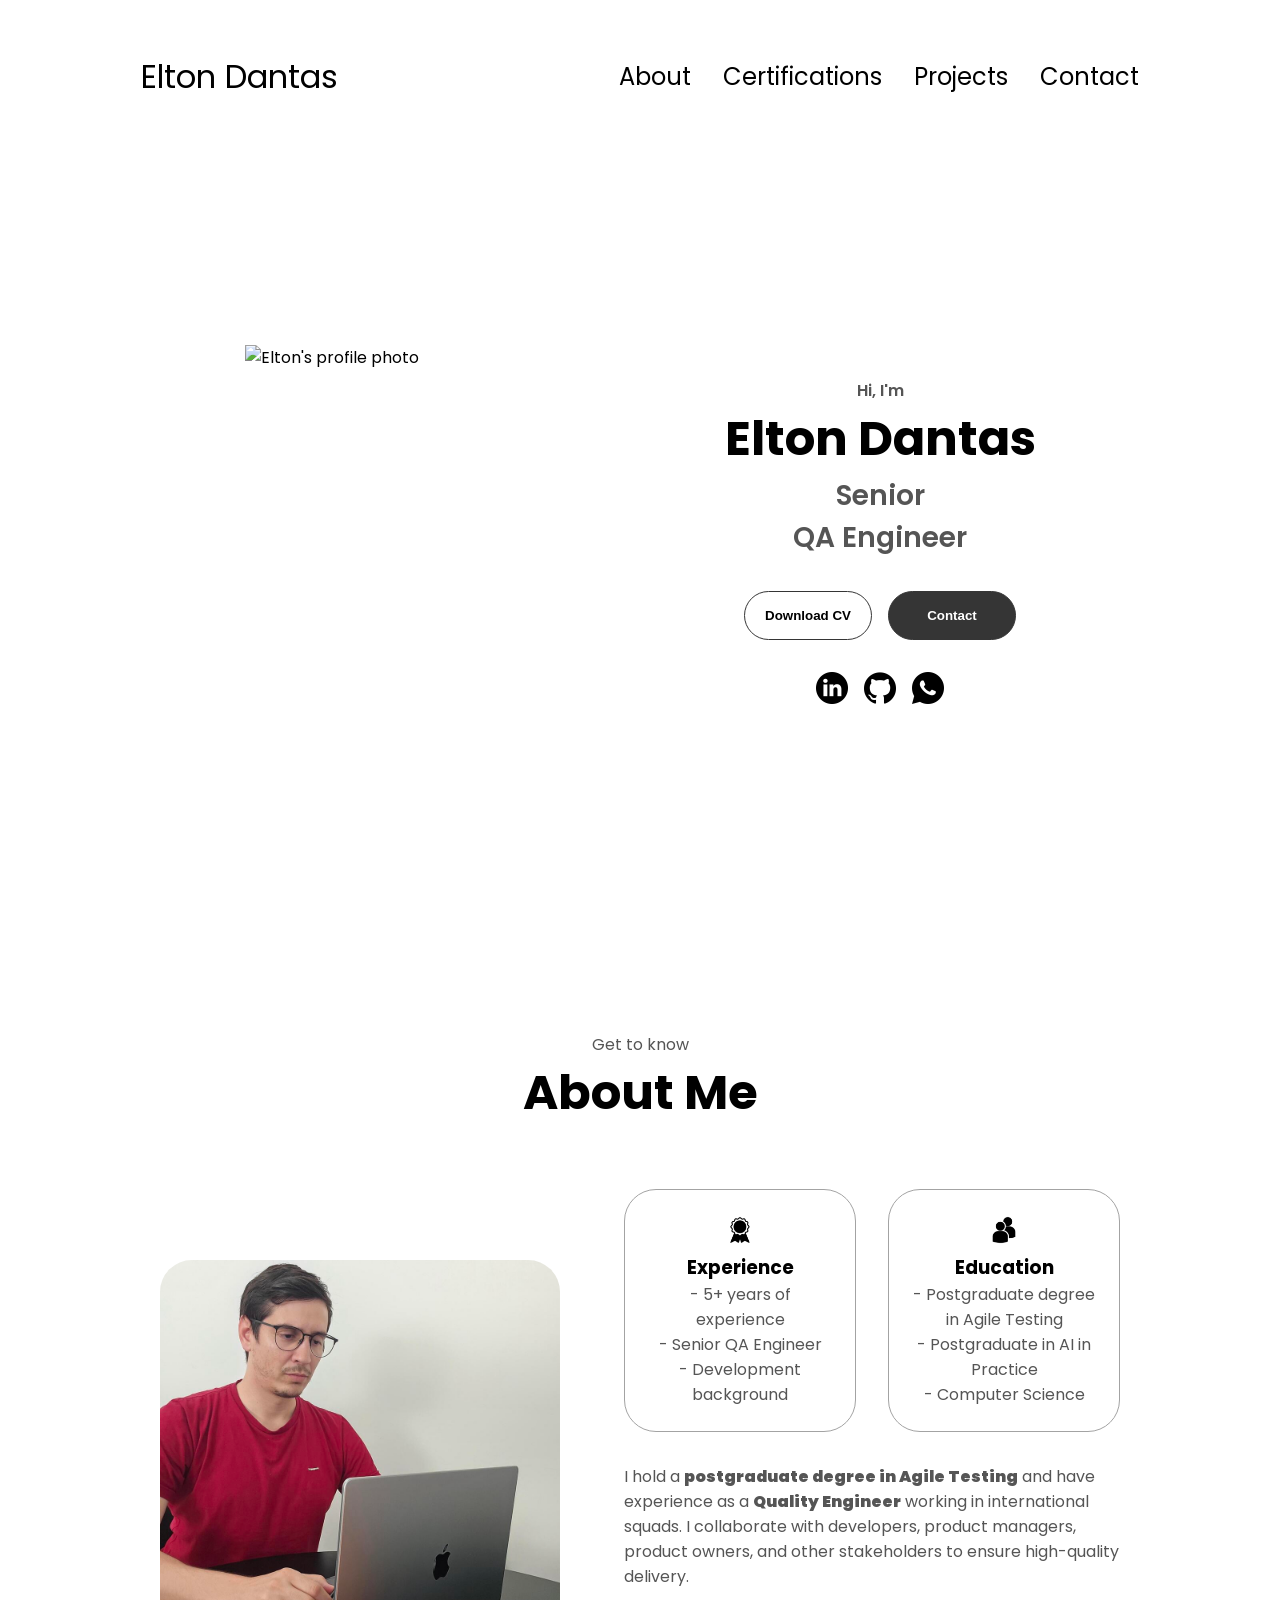
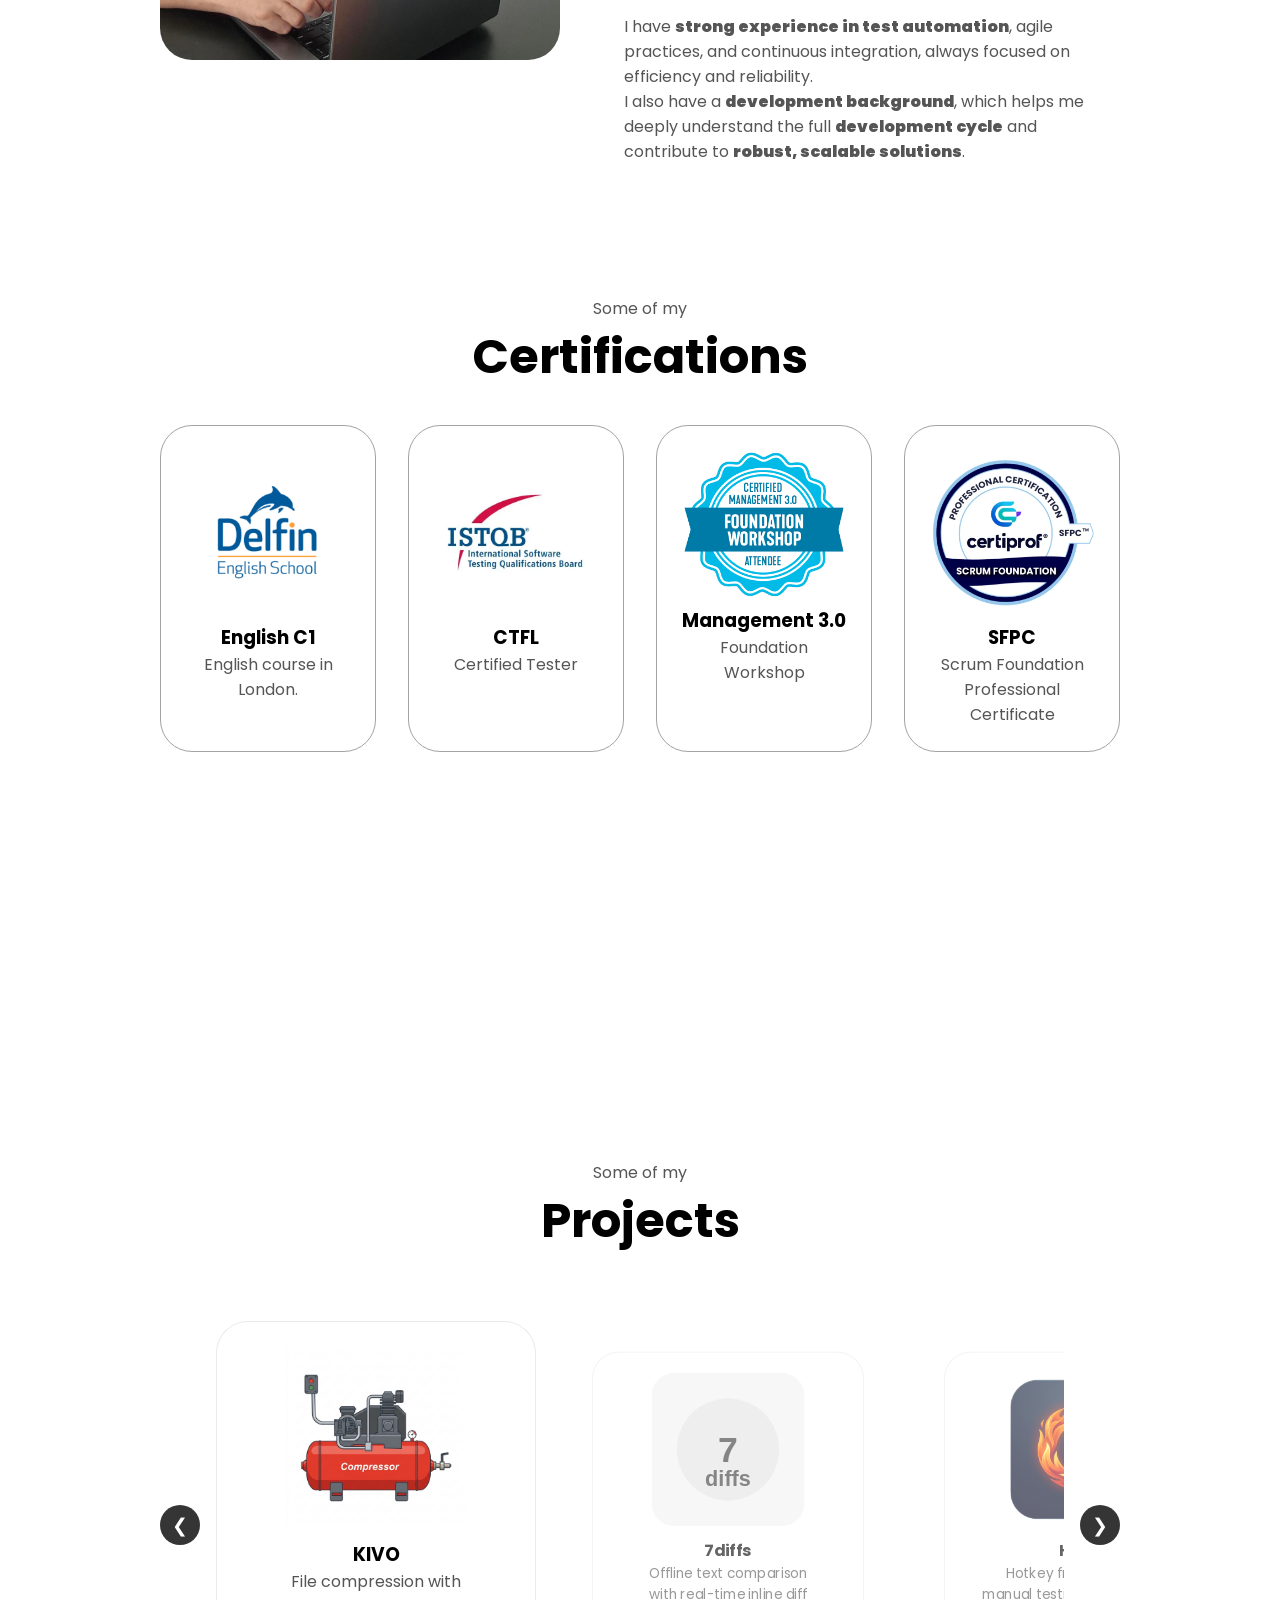
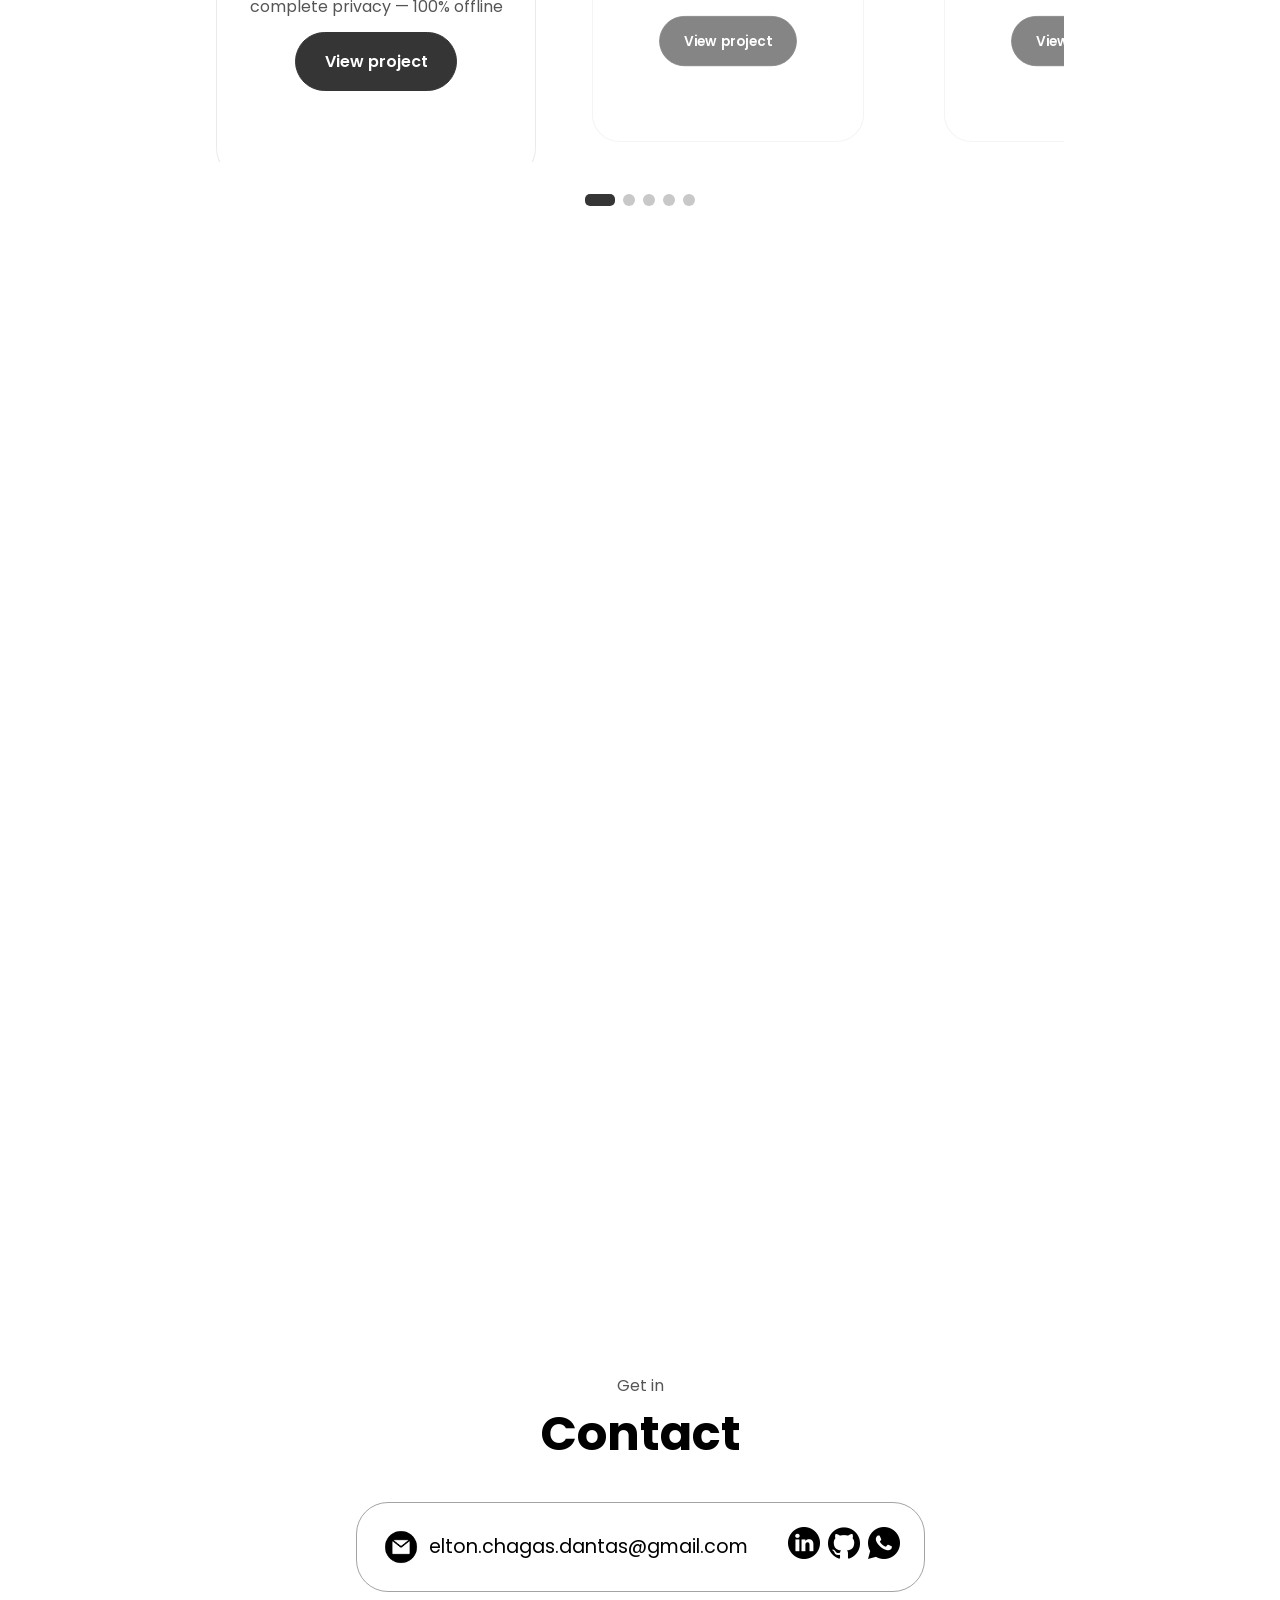
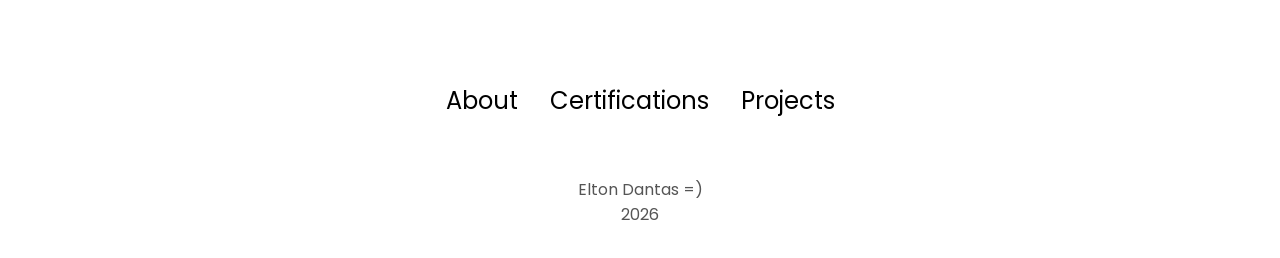
==== index.html @ 69fb4c07 "update projects" ====
<!DOCTYPE html>
<html lang="en">

<head>
    <meta charset="UTF-8" />
    <meta http-equiv="X-UA-Compatible" content="IE=edge" />
    <meta name="viewport" content="width=device-width, initial-scale=1.0" />
    <title>Elton Dantas</title>
    <link rel="apple-touch-icon" sizes="180x180" href="assets/favicon_package_v0.16/apple-touch-icon.png">
    <link rel="icon" type="image/png" sizes="32x32" href="assets/favicon_package_v0.16/favicon-32x32.png">
    <link rel="icon" type="image/png" sizes="16x16" href="assets/favicon_package_v0.16/favicon-16x16.png">
    <link rel="manifest" href="assets/favicon_package_v0.16/site.webmanifest">
    <link rel="mask-icon" href="assets/favicon_package_v0.16/safari-pinned-tab.svg" color="#5bbad5">
    <meta name="msapplication-TileColor" content="#da532c">
    <meta name="theme-color" content="#ffffff">
    <link rel="stylesheet" href="style.css" />
    <link rel="stylesheet" href="mediaqueries.css" />
</head>

<body>
    <nav id="desktop-nav">
        <div class="logo">Elton Dantas</div>
        <div>
            <ul class="nav-links">
                <li><a href="#about">About</a></li>
                <li><a href="#certifications">Certifications</a></li>
                <li><a href="#projects">Projects</a></li>
                <li><a href="#contact">Contact</a></li>
            </ul>
        </div>
    </nav>

    <nav id="hamburger-nav">
        <div class="logo">Elton Dantas</div>
        <div class="hamburger-menu">
            <div class="hamburger-icon" onclick="toggleMenu()">
                <span></span>
                <span></span>
                <span></span>
            </div>
            <div class="menu-links">
                <li><a href="#about" onclick="toggleMenu()">About</a></li>
                <li>
                    <a href="#certifications" onclick="toggleMenu()">Certifications</a>
                </li>
                <li>
                    <a href="#projects" onclick="toggleMenu()">Projects</a>
                </li>
                <li>
                    <a href="#contact" onclick="toggleMenu()">Contact</a>
                </li>
            </div>
        </div>
    </nav>
    <!--hamburger-nav-->

    <section id="profile">
        <div class="section__pic-container">
            <img src="./assets/elton-profile-circle-v2.png" alt="Elton's profile photo" />
        </div>
        <div class="section__text">
            <p class="section__text__p1">Hi, I'm</p>
            <h1 class="title">Elton Dantas</h1>
            <p class="section__text__p2">
                Senior <br />QA Engineer<br />
            </p>
            <div class="btn-container">
                <button class="btn btn-color-2" onclick="window.open('./assets/Currículo - Elton Dantas.pdf')">
                    Download CV
                </button>
                <button class="btn btn-color-1" onclick="location.href='./#contact'">
                    Contact
                </button>
            </div>
            <div id="socials-container">
                <a href="https://www.linkedin.com/in/eltonccdantas/" target="_blank">
                    <img src="./assets/linkedin.png" alt="My LinkedIn profile" class="icon" />
                </a>

                <a href="https://github.com/eltonccdantas" target="_blank">
                    <img src="./assets/github.png" alt="My GitHub profile" class="icon" />
                </a>
                <a href="https://wa.me/5581998413730" target="_blank">
                    <img src="./assets/whatsapp.png" alt="My WhatsApp" class="icon" />
                </a>
            </div>
        </div>
    </section>
    <!--profile-->

    <section id="about">
        <p class="section__text__p1">Get to know</p>
        <h1 class="title">About Me</h1>
        <div class="section-container">
            <div class="section__pic-container">
                <img src="./assets/perfil-resized.jpg" alt="Profile picture" class="about-pic" />
            </div>
            <div class="about-details-container">
                <div class="about-containers">
                    <div class="details-container">
                        <img src="./assets/experience.png" alt="Experience icon" class="icon" />
                        <h3>Experience</h3>
                        <p>
                            - 5+ years of experience<br />- Senior QA Engineer<br />
                            - Development background
                        </p>
                    </div>
                    <div class="details-container">
                        <img src="./assets/education.png" alt="Education icon" class="icon" />
                        <h3>Education</h3>
                        <p>
                            - Postgraduate degree in Agile Testing
                            <br />- Postgraduate in AI in Practice
                            <br />- Computer Science
                            <br />
                        </p>
                    </div>
                </div>
                <div class="text-container">
                    <p>
                        I hold a <span>postgraduate degree in Agile Testing</span> and have experience as a
                        <span>Quality Engineer</span> working in international squads. I collaborate with
                        developers, product managers, product owners, and other stakeholders to ensure
                        high-quality delivery.
                    </p>
                    <br>
                    <p>I have <span>strong experience in test automation</span>, agile practices, and continuous
                        integration, always focused on efficiency and reliability.</p>
                    <p>I also have a <span>development background</span>, which helps me deeply understand the full
                        <span>development cycle</span> and contribute to <span>robust, scalable solutions</span>.
                    </p>

                </div>
            </div>
        </div>
    </section>
    <!--about-->

    </section>
    <!--experience-->

    <section id="certifications">
        <p class="section__text__p1">Some of my</p>
        <h1 class="title">Certifications</h1>
        <div class="about-containers">
            <div class="details-container">
                <img src="./assets/Delfin English School.png" alt="Experience icon" class="icon" />
                <h3>English C1</h3>
                <p>
                    English course in London. <br />

                </p>
            </div>
            <div class="details-container">
                <img src="./assets/istqb.webp" alt="Education icon" class="icon" />
                <h3>CTFL</h3>
                <p>
                    Certified Tester

                </p>
            </div>
            <div class="details-container">
                <img src="./assets/management300.webp" alt="Education icon" class="icon" />
                <h3>Management 3.0</h3>
                <p>Foundation Workshop<br /></p>
            </div>
            <div class="details-container">
                <img src="./assets/scrum.webp" alt="Education icon" class="icon" />
                <h3>SFPC</h3>
                <p>Scrum Foundation Professional Certificate<br /></p>
            </div>
        </div>

    </section>
    <!--certifications-->

    <section id="projects">
        <p class="section__text__p1">Some of my</p>
        <h1 class="title">Projects</h1>
        <div class="projects-carousel-container">
            <button class="carousel-btn carousel-btn-prev" onclick="moveProjectsCarousel(-1)">&#10094;</button>

            <div class="carousel-wrapper" id="projectsCarouselWrapper">
                <div class="carousel-track" id="projectsCarouselTrack">

                    <div class="carousel-slide">
                        <div class="details-container">
                            <img src="./projects/kivo/logo.png" alt="KIVO" class="project-img" />
                            <h3>KIVO</h3>
                            <p>
                                File compression with<br />
                                complete privacy — 100% offline
                            </p>
                            <div class="btn-container">
                                <a href="./projects/kivo/index.html" class="btn btn-color-1">View project</a>
                            </div>
                        </div>
                    </div>

                    <div class="carousel-slide">
                        <div class="details-container">
                            <img src="./projects/7diffs/logo.svg" alt="7diffs" class="project-img" />
                            <h3>7diffs</h3>
                            <p>
                                Offline text comparison<br />
                                with real-time inline diff
                            </p>
                            <div class="btn-container">
                                <a href="./projects/7diffs/index.html" class="btn btn-color-1">View project</a>
                            </div>
                        </div>
                    </div>

                    <div class="carousel-slide">
                        <div class="details-container">
                            <img src="./projects/HotQ/hotq-logo.png" alt="HotQ" class="project-img" />
                            <h3>HotQ</h3>
                            <p>
                                Hotkey framework for<br />
                                manual testing — 100% offline
                            </p>
                            <div class="btn-container">
                                <a href="./projects/HotQ/index.html" class="btn btn-color-1">View project</a>
                            </div>
                        </div>
                    </div>

                    <div class="carousel-slide">
                        <div class="details-container">
                            <img src="./projects/dolly-proxy/logo.png" alt="Dolly Proxy" class="project-img" />
                            <h3>Dolly Proxy</h3>
                            <p>
                                HTTP/HTTPS debugging proxy —<br />
                                free alternative to Proxyman
                            </p>
                            <div class="btn-container">
                                <a href="./projects/dolly-proxy/index.html" class="btn btn-color-1">View project</a>
                            </div>
                        </div>
                    </div>

                    <div class="carousel-slide">
                        <div class="details-container">
                            <img src="./assets/projeto-cypress.png" alt="Project 4" class="project-img" />
                            <h3>Web Automation (Cypress)</h3>
                            <p>
                                Automated tests<br />
                            </p>
                            <div class="btn-container">
                                <a href="https://github.com/eltonccdantas/cypress-embarca" class="btn btn-color-1"
                                    target="_blank">Learn more</a>
                            </div>
                        </div>
                    </div>
                </div>
            </div>

            <button class="carousel-btn carousel-btn-next" onclick="moveProjectsCarousel(1)">&#10095;</button>
        </div>
    </section>

    <br>

    <!-- podcast -->
    <!-- ep1 -->
    <iframe data-testid="embed-iframe"
        style="border-radius: 2rem; justify-content: center; display: block; margin: auto;"
        src="https://open.spotify.com/embed/episode/2mgW7Ok75ZYU4dDZukme1i?utm_source=generator&theme=0" width="75%"
        height="352" frameBorder="0" allowfullscreen=""
        allow="autoplay; clipboard-write; encrypted-media; fullscreen; picture-in-picture" loading="lazy"></iframe>
    <!-- ep1 -->
    <br>
    <!-- ep2 -->
    <iframe data-testid="embed-iframe"
        style="border-radius: 2rem; justify-content: center; display: block; margin: auto;"
        src="https://open.spotify.com/embed/episode/4WHQcUiLsxbvuZmJg3T1UX?utm_source=generator&theme=0" width="75%"
        height="352" frameBorder="0" allowfullscreen=""
        allow="autoplay; clipboard-write; encrypted-media; fullscreen; picture-in-picture" loading="lazy"></iframe>
    <!-- ep2 -->
    <br>
    <!-- ep3 -->
    <iframe data-testid="embed-iframe"
        style="border-radius: 2rem; justify-content: center; display: block; margin: auto;"
        src="https://open.spotify.com/embed/episode/10Ga4zdn2PhhiMfRq6yLbM?utm_source=generator&theme=0" width="75%"
        height="352" frameBorder="0" allowfullscreen=""
        allow="autoplay; clipboard-write; encrypted-media; fullscreen; picture-in-picture" loading="lazy"></iframe>
    <!-- ep3 -->

    <!-- end podcast -->

    <!--projects-->

    <section id="contact">
        <p class="section__text__p1">Get in</p>
        <h1 class="title">Contact</h1>
        <div class="contact-info-upper-container">
            <div class="contact-info-container">
                <img src="./assets/email.png" alt="Email icon" class="icon contact-icon email-icon" />
                <p>
                    <a href="mailto:elton.chagas.dantas@gmail.com" target="_blank">elton.chagas.dantas@gmail.com</a>
                </p>
                <br />
            </div>
            <div class="contact-info-container">
                <a href="https://www.linkedin.com/in/eltonccdantas/" target="_blank">
                    <img src="./assets/linkedin.png" alt="My LinkedIn profile" class="icon" />
                </a>

                <a href="https://github.com/eltonccdantas" target="_blank">
                    <img src="./assets/github.png" alt="My GitHub profile" class="icon" />
                </a>
                <a href="https://wa.me/5581998413730" target="_blank">
                    <img src="./assets/whatsapp.png" alt="My WhatsApp" class="icon" />
                </a>
            </div>
        </div>
    </section>
    <!--contact-->

    <footer>
        <nav>
            <div class="nav-links-container">
                <ul class="nav-links">
                    <li><a href="#about">About</a></li>
                    <li><a href="#certifications">Certifications</a></li>
                    <li><a href="#projects">Projects</a></li>
                    <!-- <li><a href="#contact">Contact</a></li> -->
                </ul>
            </div>
        </nav>
        <p>Elton Dantas <span>=)</span> <br />2026</p>
    </footer>
    <script src="script.js"></script>
</body>

</html>
---- style.css ----
/* GENERAL */

@import url("https://fonts.googleapis.com/css2?family=Poppins:wght@300;400;500;600&display=swap");

* {
    margin: 0;
    padding: 0;
}

body {
    font-family: "Poppins", sans-serif;
}

html {
    scroll-behavior: smooth;
}

p {
    color: rgb(85, 85, 85);
}

/* TRANSITION */

a,
.btn {
    transition: all 300ms ease;
}

/* DESKTOP NAV */

nav,
.nav-links {
    display: flex;
}

nav {
    justify-content: space-around;
    align-items: center;
    height: 17vh;
}

.nav-links {
    gap: 2rem;
    list-style: none;
    font-size: 1.5rem;
}

a {
    color: black;
    text-decoration: none;
    text-decoration-color: white;
}

a:hover {
    color: grey;
    text-decoration: underline;
    text-underline-offset: 1rem;
    text-decoration-color: rgb(181, 181, 181);
}

.logo {
    font-size: 2rem;
}

.logo:hover {
    cursor: default;
}

/* HAMBURGER MENU */

#hamburger-nav {
    display: none;
}

.hamburger-menu {
    position: relative;
    display: inline-block;
}

.hamburger-icon {
    display: flex;
    flex-direction: column;
    justify-content: space-between;
    height: 24px;
    width: 30px;
    cursor: pointer;
}

.hamburger-icon span {
    width: 100%;
    height: 2px;
    background-color: black;
    transition: all 0.3 ease-in-out;
}

.menu-links {
    position: absolute;
    top: 100%;
    right: 0;
    background-color: white;
    width: fit-content;
    max-height: 0;
    overflow: hidden;
    transition: all 0.3 ease-in-out;
}

.menu-links a {
    display: block;
    padding: 10px;
    text-align: center;
    font-size: 1.5rem;
    color: black;
    text-decoration: none;
    transition: all 0.3 ease-in-out;
}

.menu-links li {
    list-style: none;
}

.menu-links.open {
    max-height: 300px;
}

.hamburger-icon.open span:first-child {
    transform: rotate(45deg) translate(10px, 5px);
}

.hamburger-icon.open span:nth-child(2) {
    opacity: 0;
}

.hamburger-icon.open span:last-child {
    transform: rotate(-45deg) translate(10px, -5px);
}

.hamburger-icon span:first-child {
    transform: none;
}

.hamburger-icon span:first-child {
    opacity: 1;
}

.hamburger-icon span:first-child {
    transform: none;
}

/* SECTIONS */

section {
    padding-top: 4vh;
    height: 96vh;
    margin: 0 10rem;
    box-sizing: border-box;
    min-height: fit-content;
}

.section-container {
    display: flex;
}

/* PROFILE SECTION */

#profile {
    display: flex;
    justify-content: center;
    gap: 5rem;
    height: 80vh;
}

.section__pic-container {
    display: flex;
    height: 400px;
    width: 400px;
    margin: auto 0;
}

.section__text {
    align-self: center;
    text-align: center;
}

.section__text p {
    font-weight: 600;
}

.section__text__p1 {
    text-align: center;
}

.section__text__p2 {
    font-size: 1.75rem;
    margin-bottom: 1rem;
}

.title {
    font-size: 3rem;
    text-align: center;
}

#socials-container {
    display: flex;
    justify-content: center;
    margin-top: 1rem;
    gap: 1rem;
}

/* ICONS */

.icon {
    cursor: pointer;
    height: 2rem;
}

/* BUTTONS */

.btn-container {
    display: flex;
    justify-content: center;
    gap: 1rem;
    padding: 5%;
}

.btn {
    font-weight: 600;
    transition: all 300ms ease;
    padding: 1rem;
    width: 8rem;
    border-radius: 2rem;
}

.btn-color-1,
.btn-color-2 {
    border: rgb(53, 53, 53) 0.1rem solid;
}

.btn-color-1:hover,
.btn-color-2:hover {
    cursor: pointer;
}

.btn-color-1,
.btn-color-2:hover {
    background: rgb(53, 53, 53);
    color: white;
}

.btn-color-1:hover,
.btn-color-2:hover,
a:hover {
    text-decoration: none;
}

.btn-color-1:hover {
    background: rgb(0, 0, 0);
}

.btn-color-2 {
    background: none;
}

.btn-color-2:hover {
    border: rgb(255, 255, 255) 0.1rem solid;
}

.btn-container {
    gap: 1rem;
}

/* ABOUT SECTION */

#about {
    position: relative;
}

.about-containers {
    gap: 2rem;
    margin-bottom: 2rem;
    margin-top: 2rem;
    display: flex;
    flex-wrap: wrap;
    justify-content: flex-start;
}

.about-details-container {
    justify-content: center;
    flex-direction: column;
}

.about-containers,
.about-details-container {
    display: flex;
}

.about-pic {
    border-radius: 2rem;
}

.arrow {
    position: absolute;
    right: -5rem;
    bottom: 2.5rem;
}

.details-container {
    padding: 1.5rem;
    background: white;
    border-radius: 2rem;
    border: rgb(53, 53, 53) 0.1rem solid;
    border-color: rgb(163, 163, 163);
    text-align: center;
    flex: 1;
}

/* Específico para projetos com tamanho uniforme */
#projects .details-container {
    flex: 0 1 calc(25% - 1.5rem);
    min-width: 250px;
}

.section-container {
    gap: 4rem;
    height: 80%;
}

.section__pic-container {
    height: 400px;
    width: 400px;
    margin: auto 0;
}

/* EXPERIENCE SECTION */

#experience {
    position: relative;
}

.experience-sub-title {
    color: rgb(85, 85, 85);
    font-weight: 600;
    font-size: 1.75rem;
    margin-bottom: 2rem;
}

.experience-details-container {
    display: flex;
    justify-content: center;
    flex-direction: column;
}

.experience-containers {
    gap: 2rem;
    margin-bottom: 2rem;
    margin-top: 2rem;
}

.experience-containers,
.experience-details-container {
    display: flex;
}

.experience-article-container {
    display: flex;
    text-align: initial;
    flex-wrap: wrap;
    flex-direction: row;
    gap: 2.5rem;
    justify-content: space-evenly;
}

article {
    display: flex;
    width: 10rem;
    justify-content: space-around;
    gap: 0.1rem;
}

article .icon {
    cursor: default;
}

.text-container span {
    font-weight: 900;
}

/* CERTIFICATIONS SECTION */
#certifications {
    position: relative;
}

.certifications-sub-title {
    color: rgb(85, 85, 85);
    font-weight: 600;
    font-size: 1.75rem;
    margin-bottom: 2rem;
}

.certifications-details-container {
    display: flex;
    justify-content: center;
    flex-direction: column;
}

#certifications .details-container img {
    width: 100%;
    height: auto;

}

#certifications .details-container img:hover {
    cursor: default;

}

.article-container {
    display: flex;
    text-align: initial;
    flex-wrap: wrap;
    flex-direction: row;
    gap: 2.5rem;
    justify-content: space-evenly;

}

article {
    display: flex;
    width: 10rem;
    justify-content: space-around;
    gap: 0.1rem;
}

article .icon {
    cursor: default;
}

.text-container span {
    font-weight: 900;
}

/* PROJECTS SECTION */

#projects {
    position: relative;
}

.projects-carousel-container {
    display: flex;
    align-items: center;
    gap: 1rem;
    margin: 2rem 0;
}

.carousel-wrapper {
    overflow-x: scroll;
    overflow-y: hidden;
    scroll-behavior: smooth;
    scroll-snap-type: x mandatory;
    display: flex;
    flex: 1;
    width: 100%;
    padding: 2rem 0;
    scrollbar-width: none;
}

.carousel-wrapper::-webkit-scrollbar {
    display: none;
}

.carousel-track {
    display: flex;
    gap: 2rem;
    padding: 0;
    width: fit-content;
}

.carousel-slide {
    min-width: 350px;
    flex-shrink: 0;
    scroll-snap-align: center;
    opacity: 0.6;
    scale: 0.85;
    transition: opacity 0.3s ease, scale 0.3s ease;
}

.carousel-slide.center {
    opacity: 1;
    scale: 1;
}

.carousel-slide .details-container {
    border: 1px solid rgba(53, 53, 53, 0.1);
    padding: 1.5rem;
    border-radius: 2rem;
    background: white;
    display: flex;
    flex-direction: column;
    height: 100%;
}

.carousel-btn {
    background: rgb(53, 53, 53);
    color: white;
    border: none;
    border-radius: 50%;
    width: 50px;
    height: 50px;
    font-size: 1.5rem;
    cursor: pointer;
    display: flex;
    align-items: center;
    justify-content: center;
    transition: all 300ms ease;
    flex-shrink: 0;
}

.carousel-btn:hover {
    background: rgb(0, 0, 0);
    transform: scale(1.1);
}

.carousel-btn:active {
    transform: scale(0.95);
}

.carousel-dots {
    display: flex;
    justify-content: center;
    gap: 0.5rem;
    margin-top: 1.5rem;
}

.carousel-dot {
    width: 12px;
    height: 12px;
    border-radius: 50%;
    background: rgb(200, 200, 200);
    cursor: pointer;
    transition: all 300ms ease;
}

.carousel-dot:hover {
    background: rgb(150, 150, 150);
    transform: scale(1.1);
}

.carousel-dot.active {
    background: rgb(53, 53, 53);
    width: 30px;
    border-radius: 5px;
}

.project-img {
    border-radius: 2rem;
    width: 100%;
    height: auto;
    padding-bottom: 5%;
}

#projects .details-container {
    display: flex;
    flex-direction: column;
}

#projects .project-img {
    max-height: 180px;
    object-fit: contain;
}

.img-port {
    width: auto;
    height: 460px;
    background-size: cover;
    background-position: 100% 0%;
    transition: 8s;
    border-radius: 2rem;
    position: relative;
}

.img-port:hover {
    background-position: 100% 100%;
}

.project-title {
    margin: 1rem;
    color: black;
}

/* CONTACT */

#contact {
    display: flex;
    justify-content: center;
    flex-direction: column;
    height: 70vh;
}

.contact-info-upper-container {
    display: flex;
    justify-content: center;
    border-radius: 2rem;
    border: rgb(53, 53, 53) 0.1rem solid;
    border-color: rgb(163, 163, 163);
    background: (250, 250, 250);
    margin: 2rem auto;
    padding: 0.5rem;
}

.contact-info-container {
    display: flex;
    align-items: center;
    justify-content: center;
    gap: 0.5rem;
    margin: 1rem;
}

.contact-info-container p {
    font-size: larger;
}

.contact-icon {
    cursor: default;
}

.email-icon {
    height: 2.5rem;
}

/* FOOTER SECTION */

footer {
    height: 26vh;
    margin: 0 1rem;
}

footer p {
    text-align: center;
}

/* CAROUSEL */
---- mediaqueries.css ----
@media screen and (max-width: 1400px) {
    #profile {
        height: 83vh;
        margin-bottom: 6rem;
    }

    .about-containers {
        flex-wrap: wrap;
    }

    #contact,
    #projects {
        height: fit-content;
    }

    .carousel-slide {
        min-width: 320px;
    }

    .carousel-btn {
        width: 40px;
        height: 40px;
        font-size: 1.2rem;
    }
}

@media screen and (max-width: 1200px) {
    #desktop-nav {
        display: none;
    }

    #hamburger-nav {
        display: flex;
    }

    #experience,
    .experience-details-container {
        margin-top: 2rem;
    }

    #profile,
    .section-container {
        display: block;
    }

    .arrow {
        display: none;
    }

    section,
    .section-container {
        height: fit-content;
    }

    section {
        margin: 0 5%;
    }

    .section__pic-container {
        width: 275px;
        height: 275px;
        margin: 0 auto 2rem;
    }

    #about {
        padding-top: 120px;
    }

    .about-containers {
        margin-top: 0;
    }

    #projects .details-container {
        flex: 0 1 calc(50% - 1rem);
    }

    .carousel-slide {
        min-width: 90vw;
    }

    .carousel-btn {
        width: 35px;
        height: 35px;
        font-size: 1rem;
    }
}

@media screen and (max-width: 600px) {

    #contact,
    footer {
        height: 40vh;
    }

    #profile {
        height: 83vh;
    }

    article {
        font-size: 1rem;
    }

    footer nav {
        height: fit-content;
        margin-bottom: 2rem;
    }

    .about-containers,
    .contact-info-upper-container,
    .btn-container {
        flex-wrap: wrap;
    }

    .contact-info-container {
        margin: 0;
    }

    .contact-info-container p,
    .nav-links li a {
        font-size: 1rem;
    }

    .contact-info-container p {
        font-size: 0.8rem;
    }

    .experience-sub-title {
        font-size: 1.25rem;
    }

    .logo {
        font-size: 1.5rem;
    }

    .nav-links {
        flex-direction: column;
        gap: 0.5rem;
        text-align: center;
    }

    .section__pic-container {
        width: auto;
        height: 46vw;
        justify-content: center;
    }

    .section__text__p2 {
        font-size: 1.25rem;
    }

    .title {
        font-size: 2rem;
    }

    .text-container {
        text-align: justify;
    }

    #projects .details-container {
        flex: 0 1 100%;
    }

    .carousel-slide {
        min-width: 90vw;
    }
}
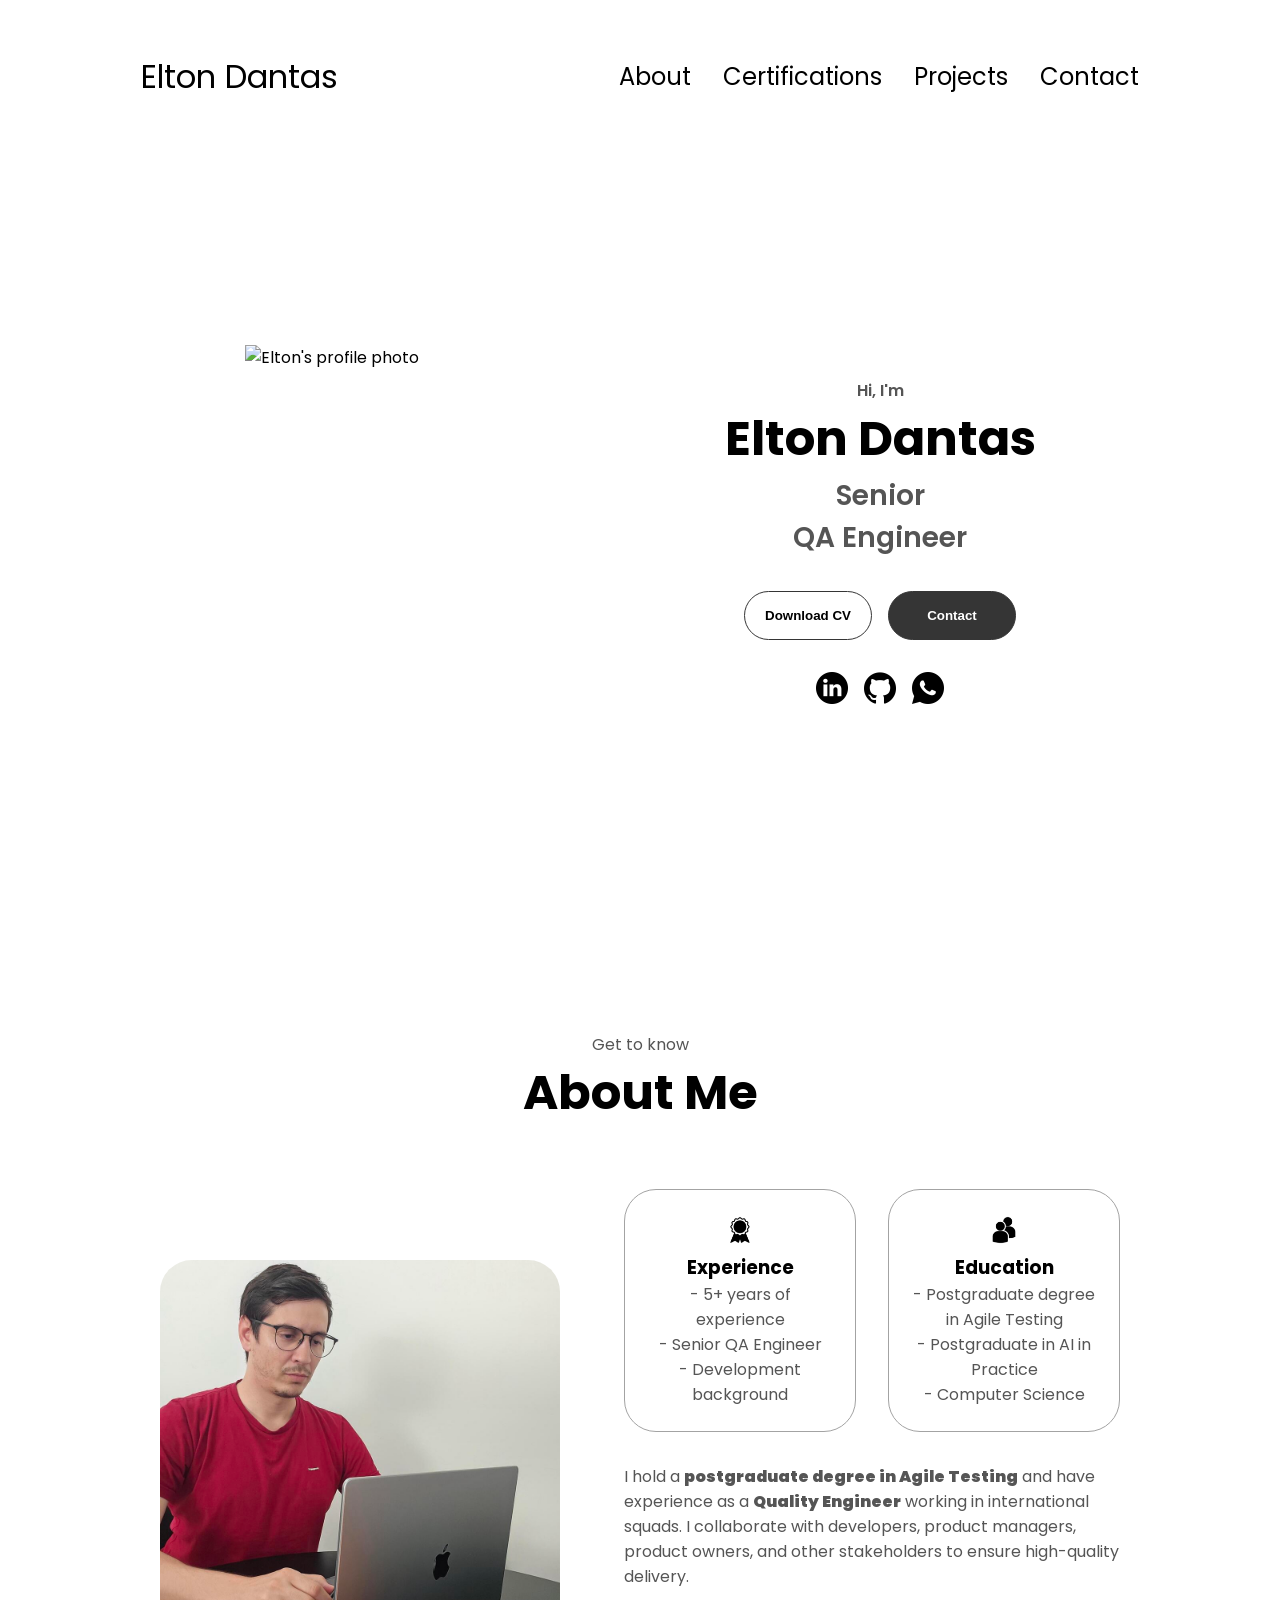
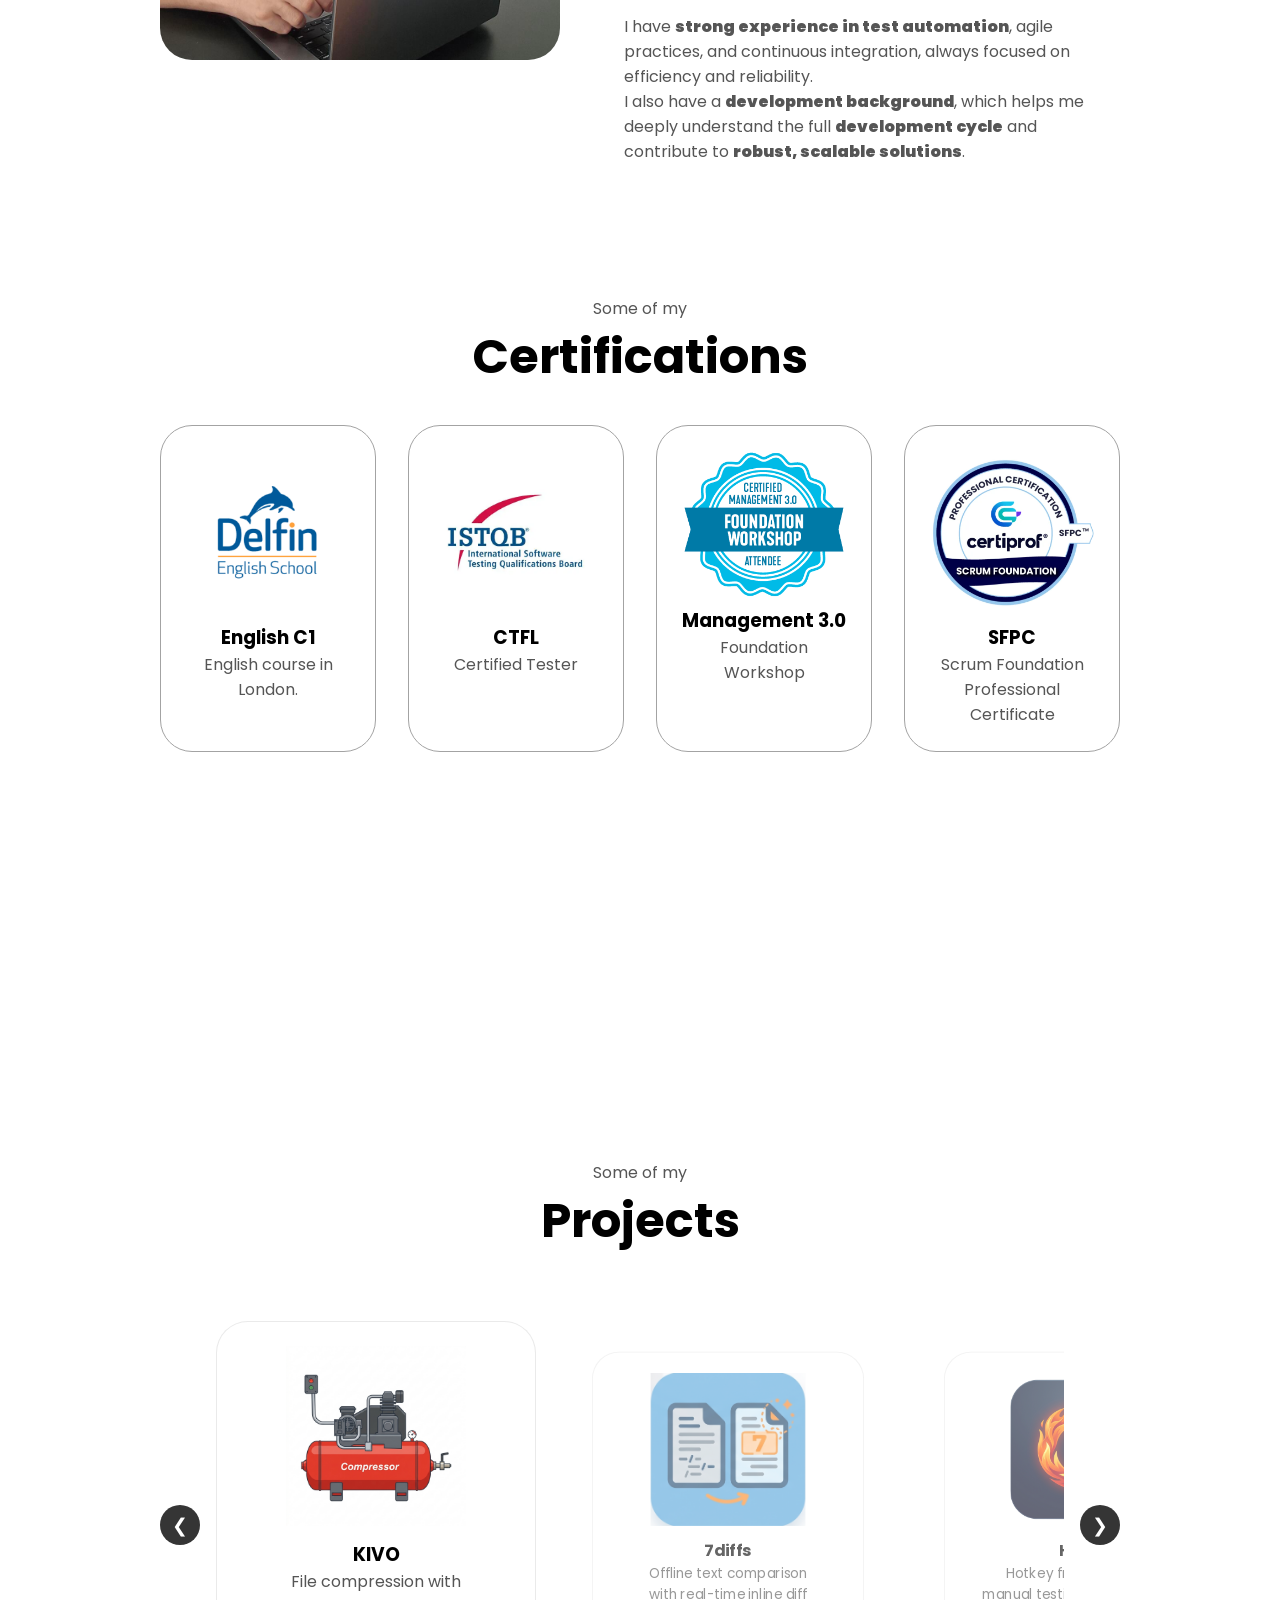
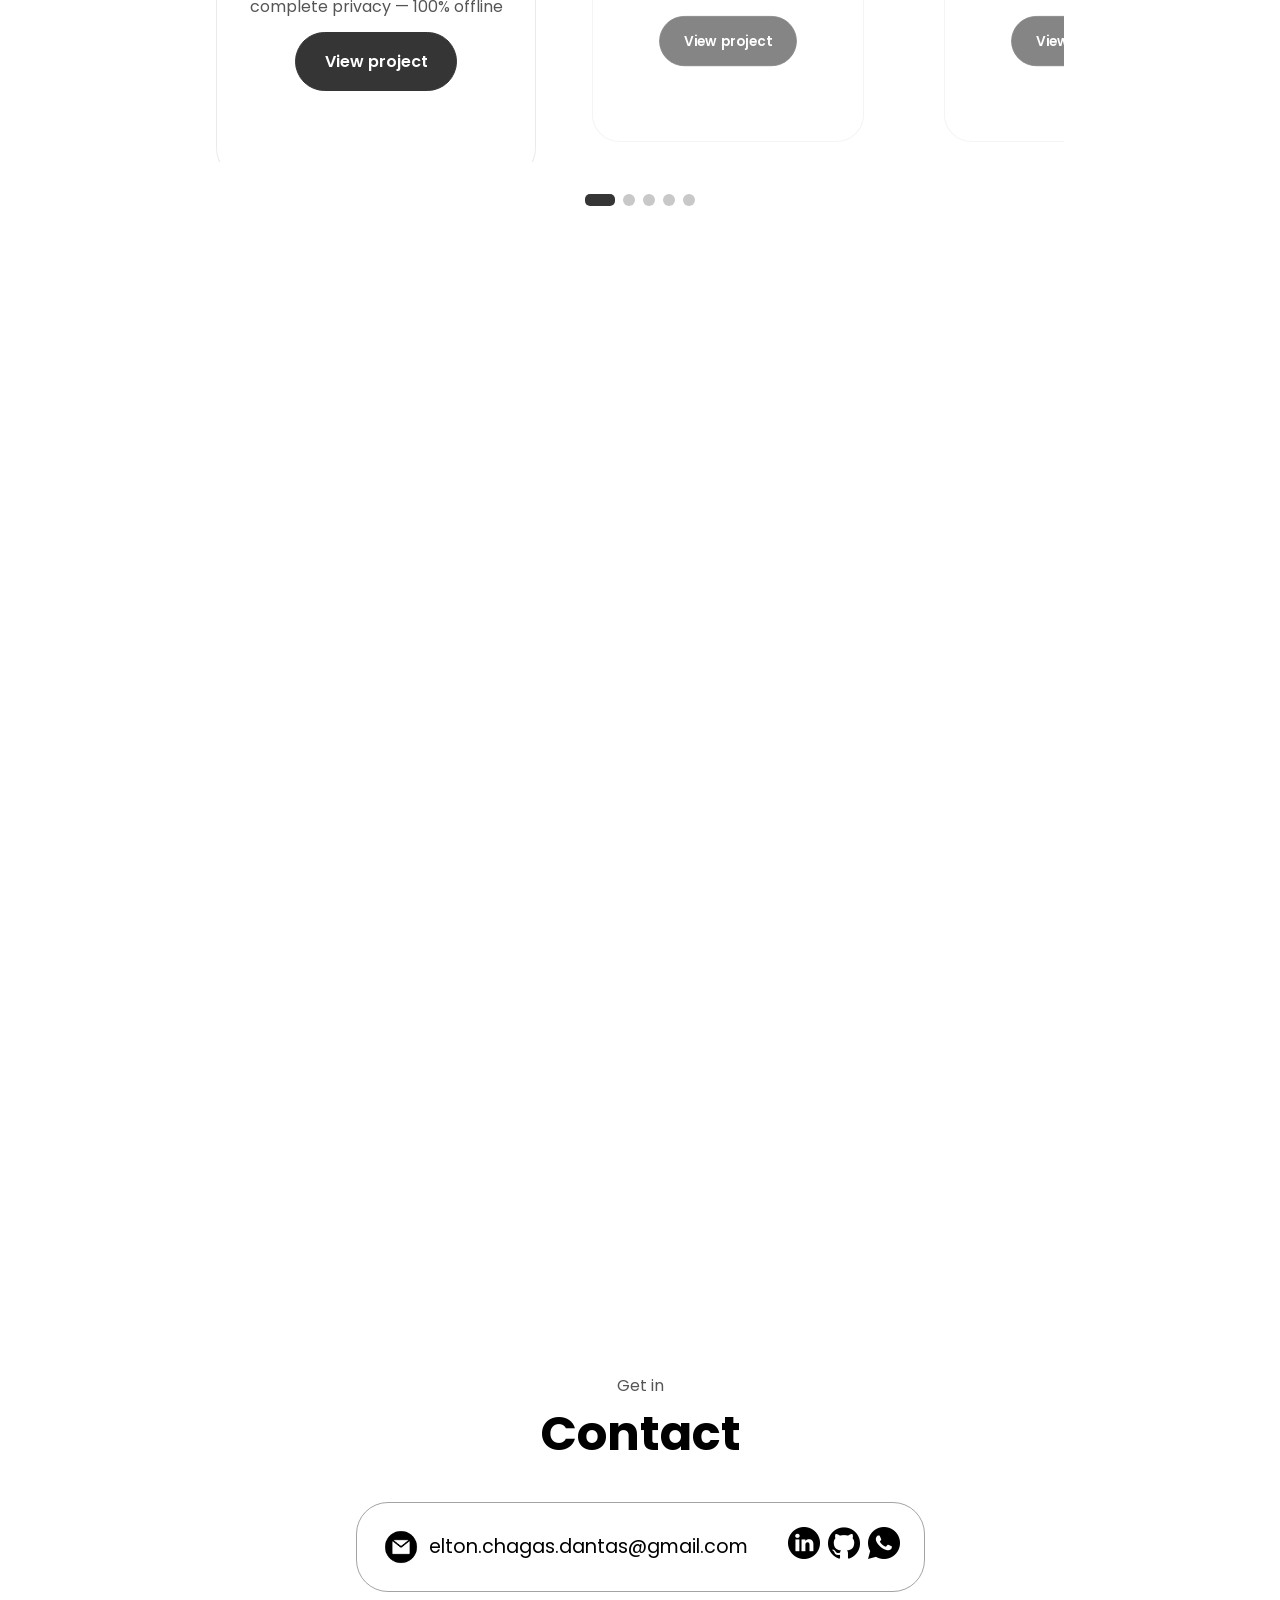
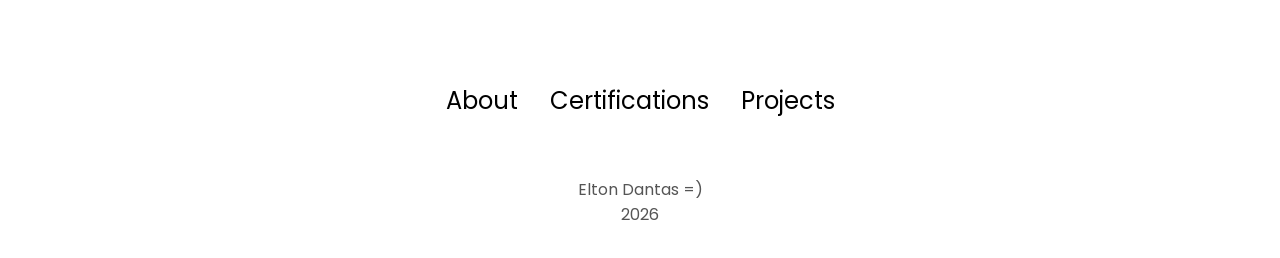
==== commit a388fd27: "update 7diffs project" ====
--- a/index.html
+++ b/index.html
@@ -199,7 +199,7 @@
 
                     <div class="carousel-slide">
                         <div class="details-container">
-                            <img src="./projects/7diffs/logo.svg" alt="7diffs" class="project-img" />
+                            <img src="./projects/7diffs/7diffs.png" alt="7diffs" class="project-img" />
                             <h3>7diffs</h3>
                             <p>
                                 Offline text comparison<br />
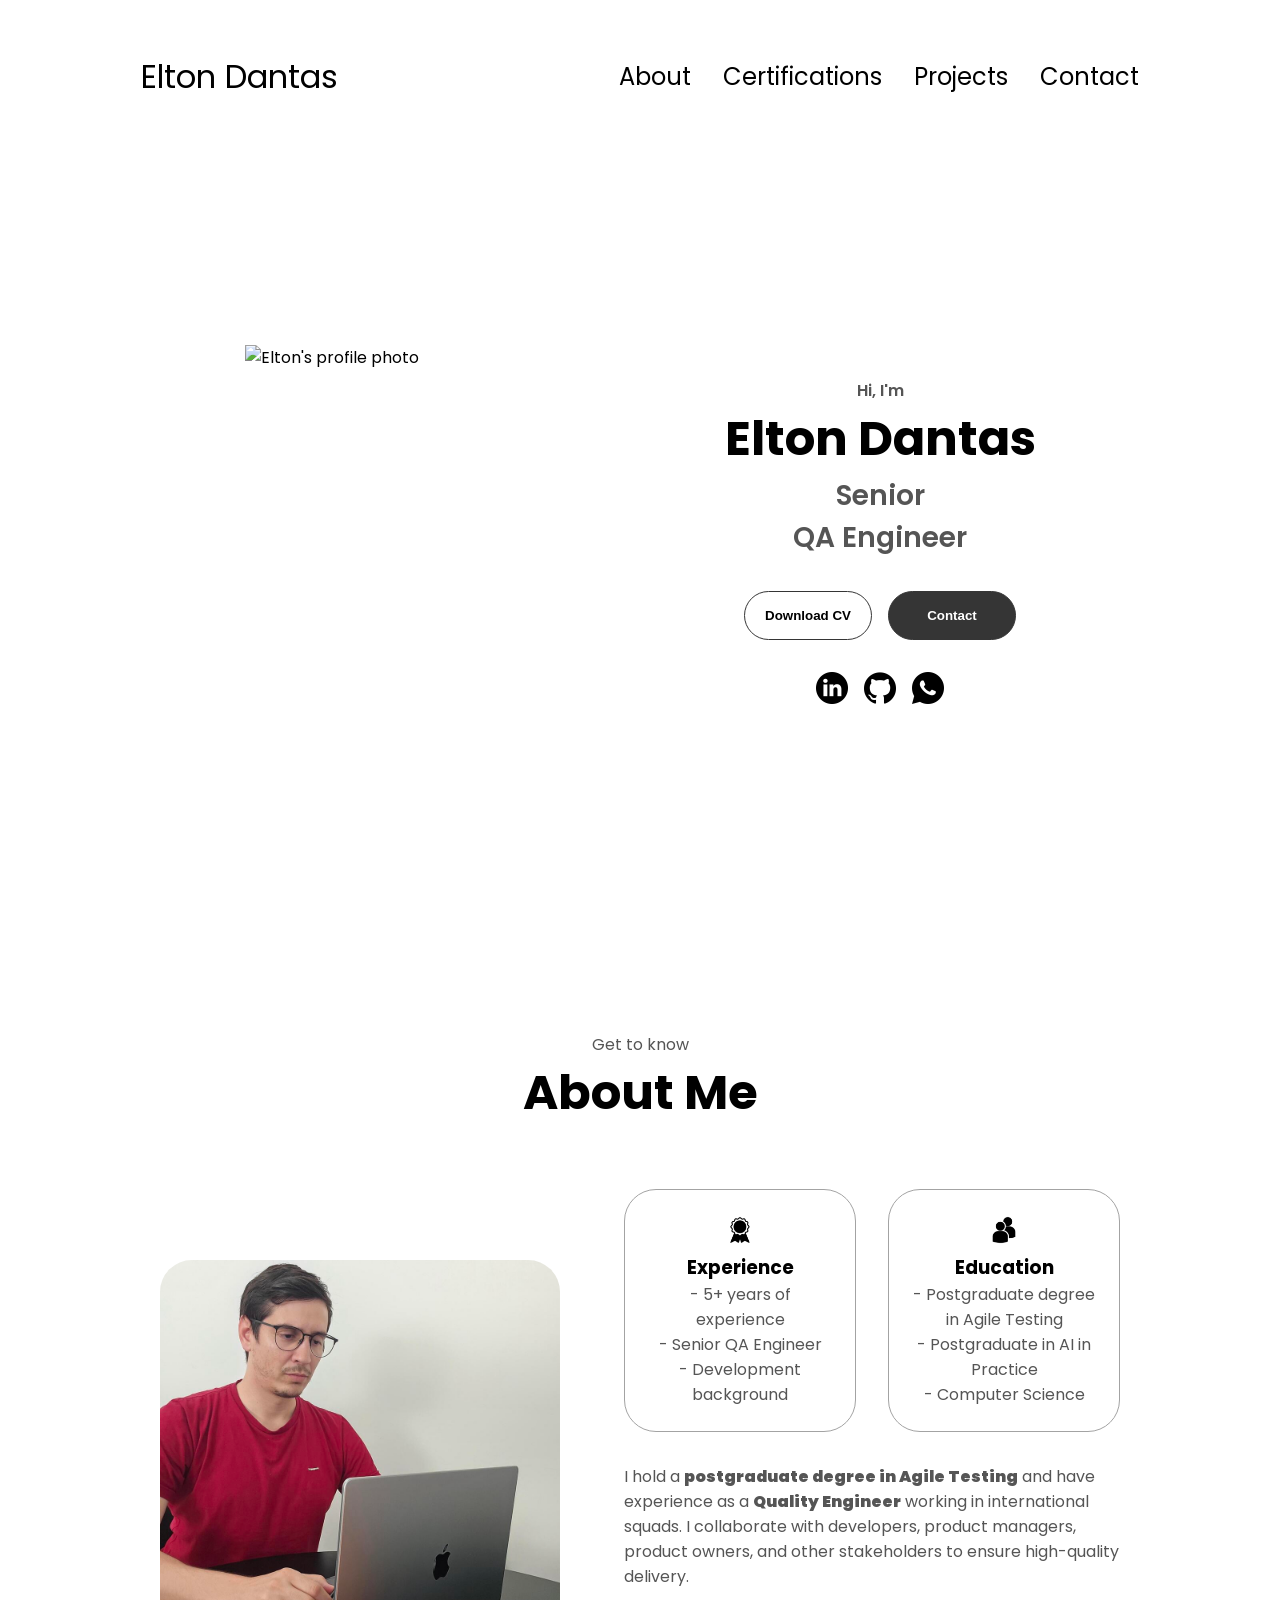
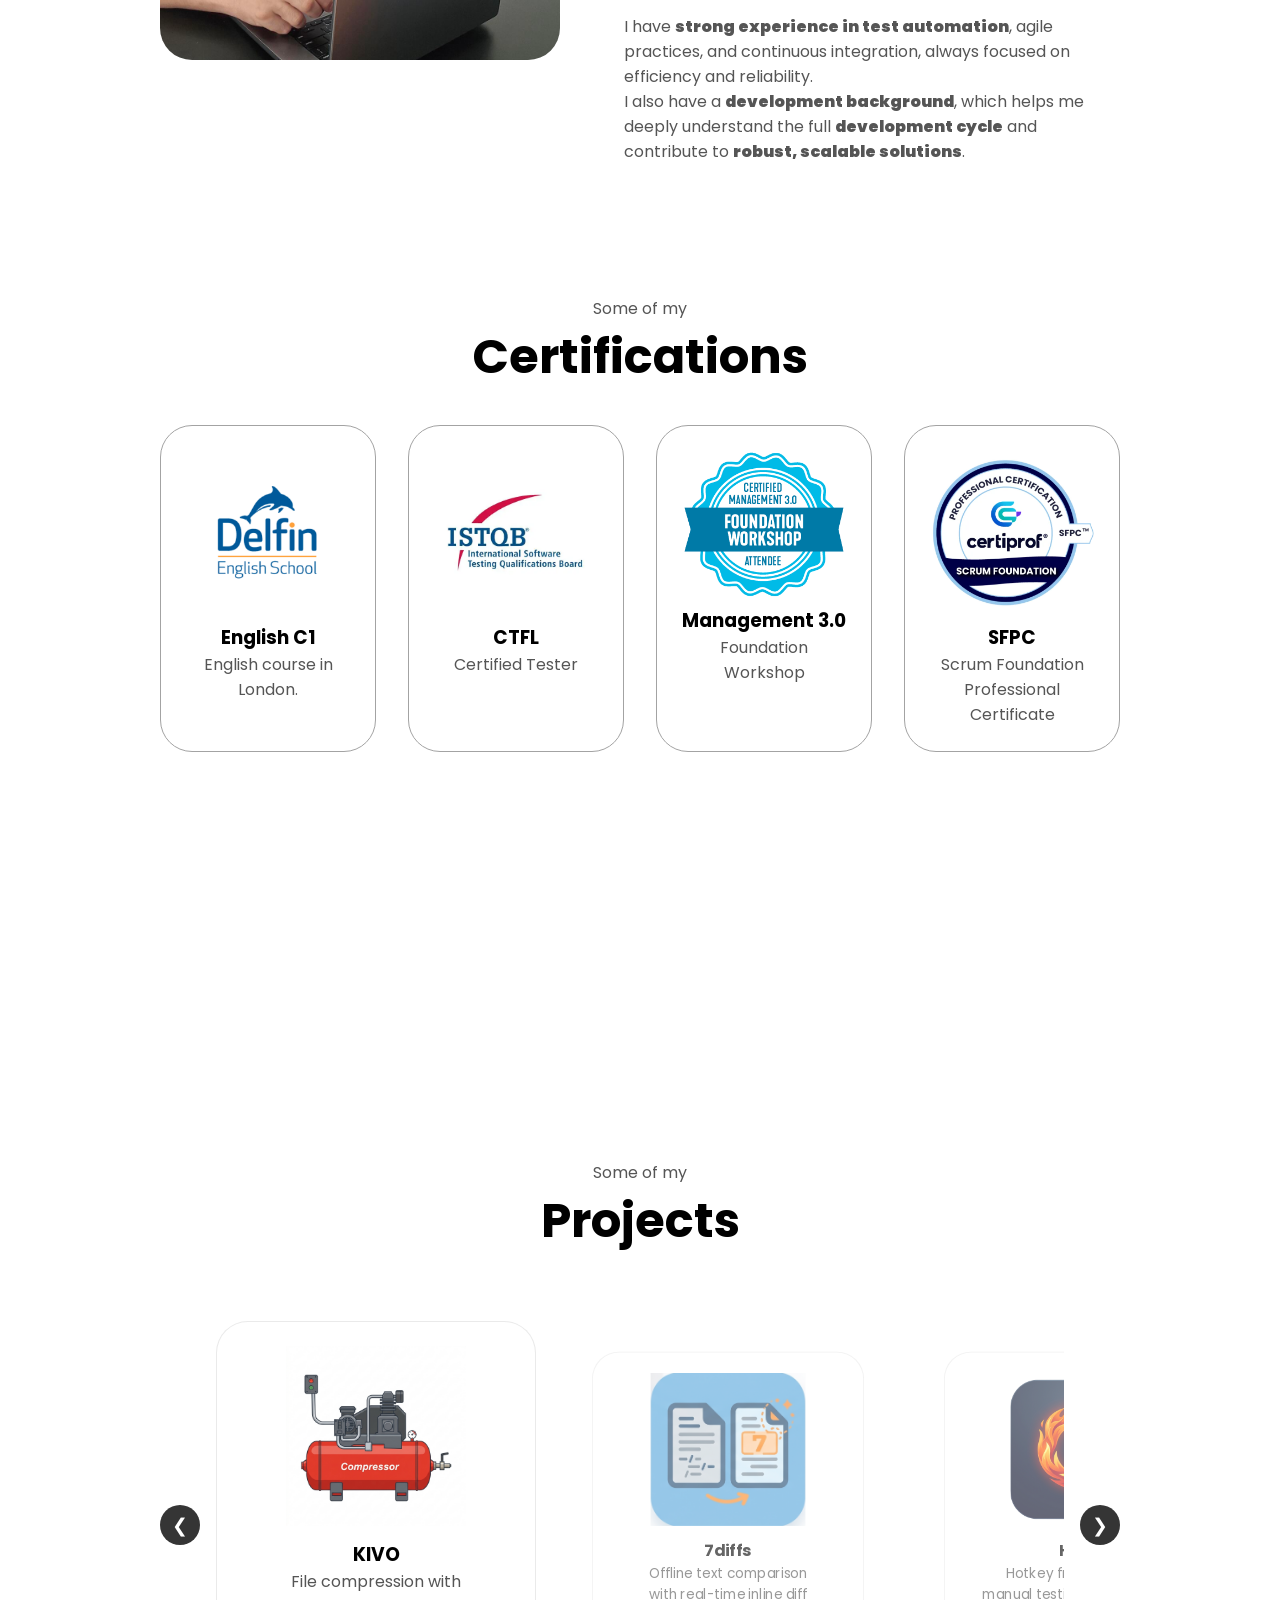
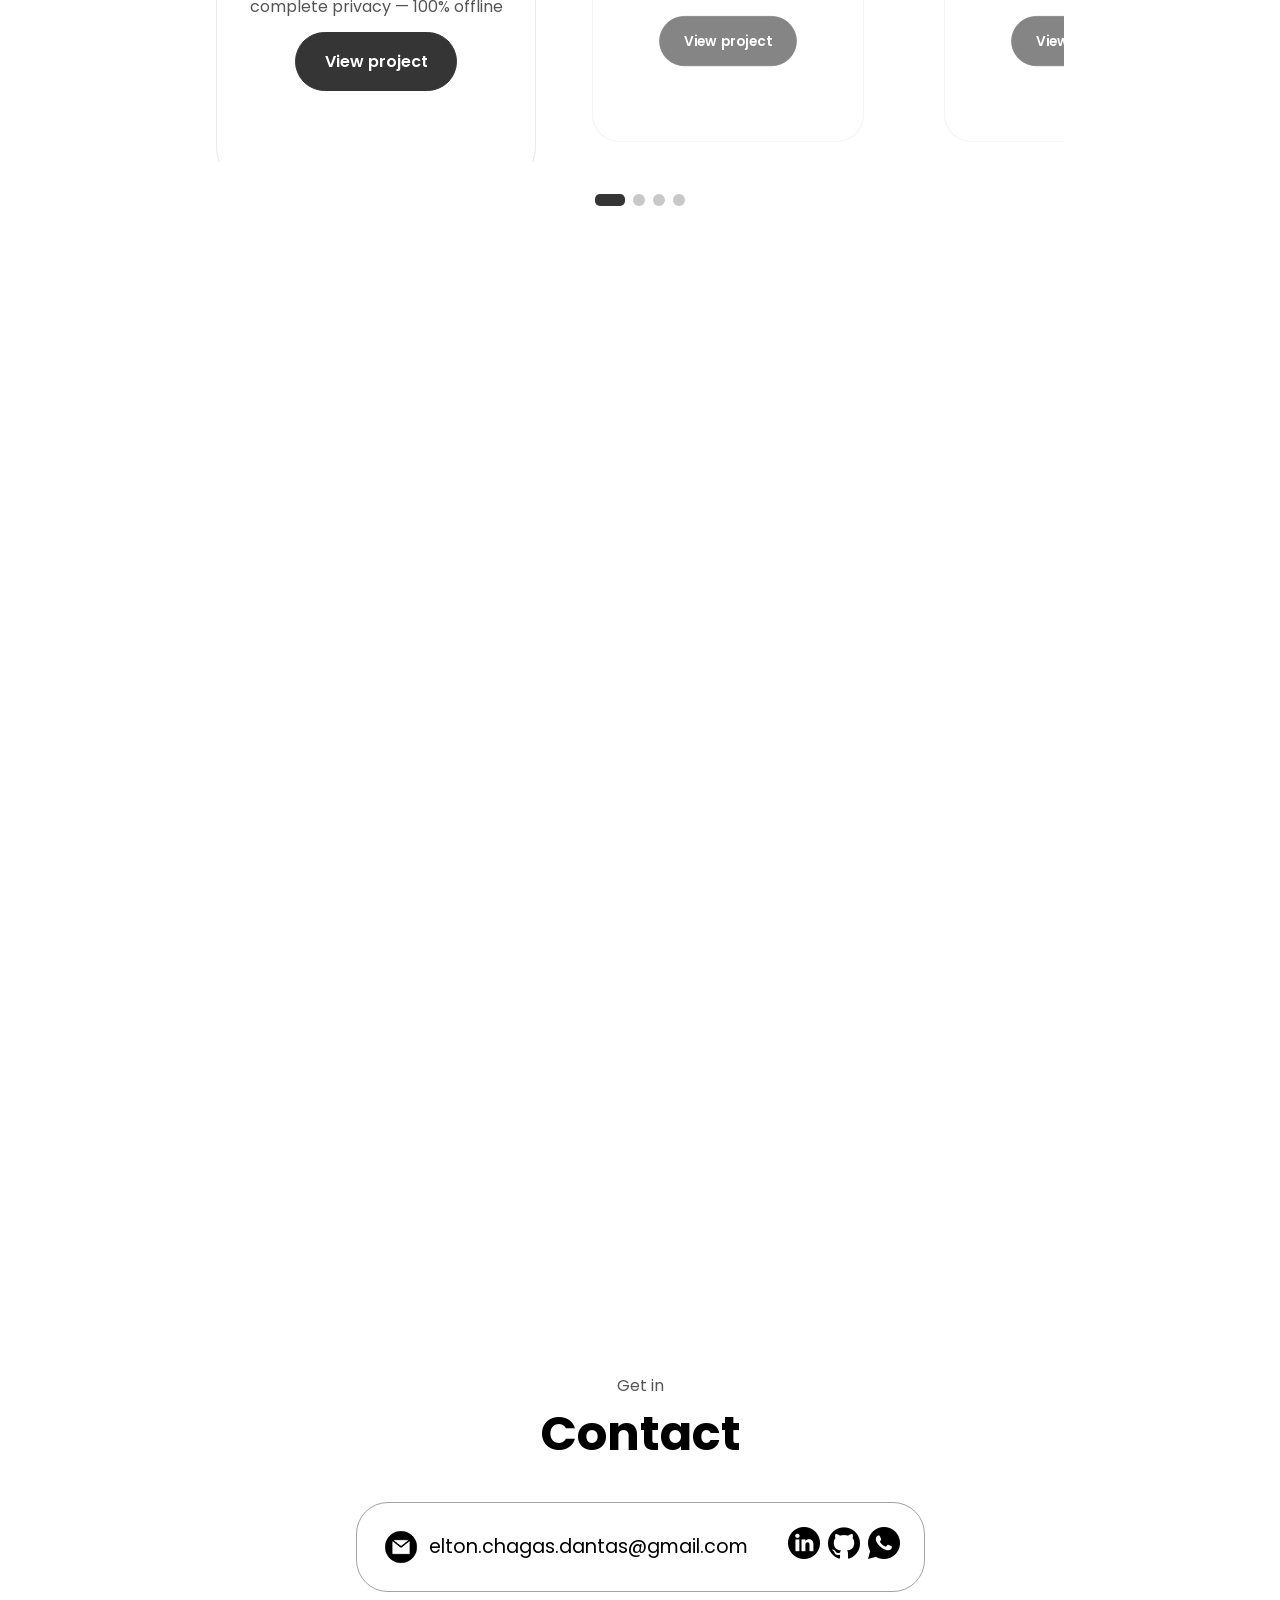
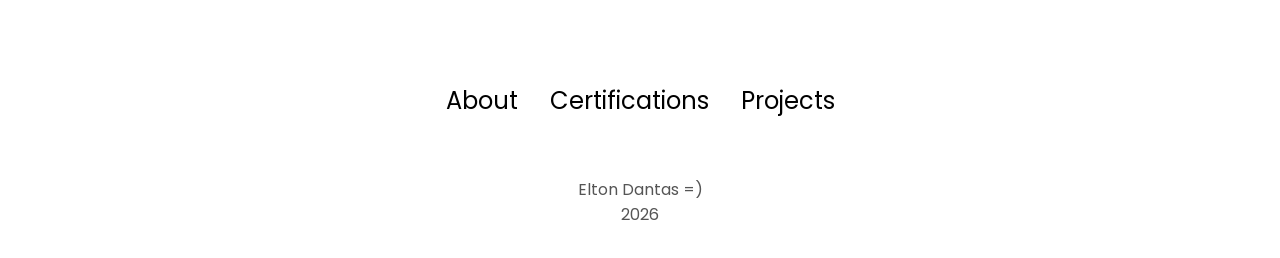
==== commit b4e7d8a2: "Remove old project" ====
--- a/index.html
+++ b/index.html
@@ -235,20 +235,6 @@
                             </p>
                             <div class="btn-container">
                                 <a href="./projects/dolly-proxy/index.html" class="btn btn-color-1">View project</a>
-                            </div>
-                        </div>
-                    </div>
-
-                    <div class="carousel-slide">
-                        <div class="details-container">
-                            <img src="./assets/projeto-cypress.png" alt="Project 4" class="project-img" />
-                            <h3>Web Automation (Cypress)</h3>
-                            <p>
-                                Automated tests<br />
-                            </p>
-                            <div class="btn-container">
-                                <a href="https://github.com/eltonccdantas/cypress-embarca" class="btn btn-color-1"
-                                    target="_blank">Learn more</a>
                             </div>
                         </div>
                     </div>
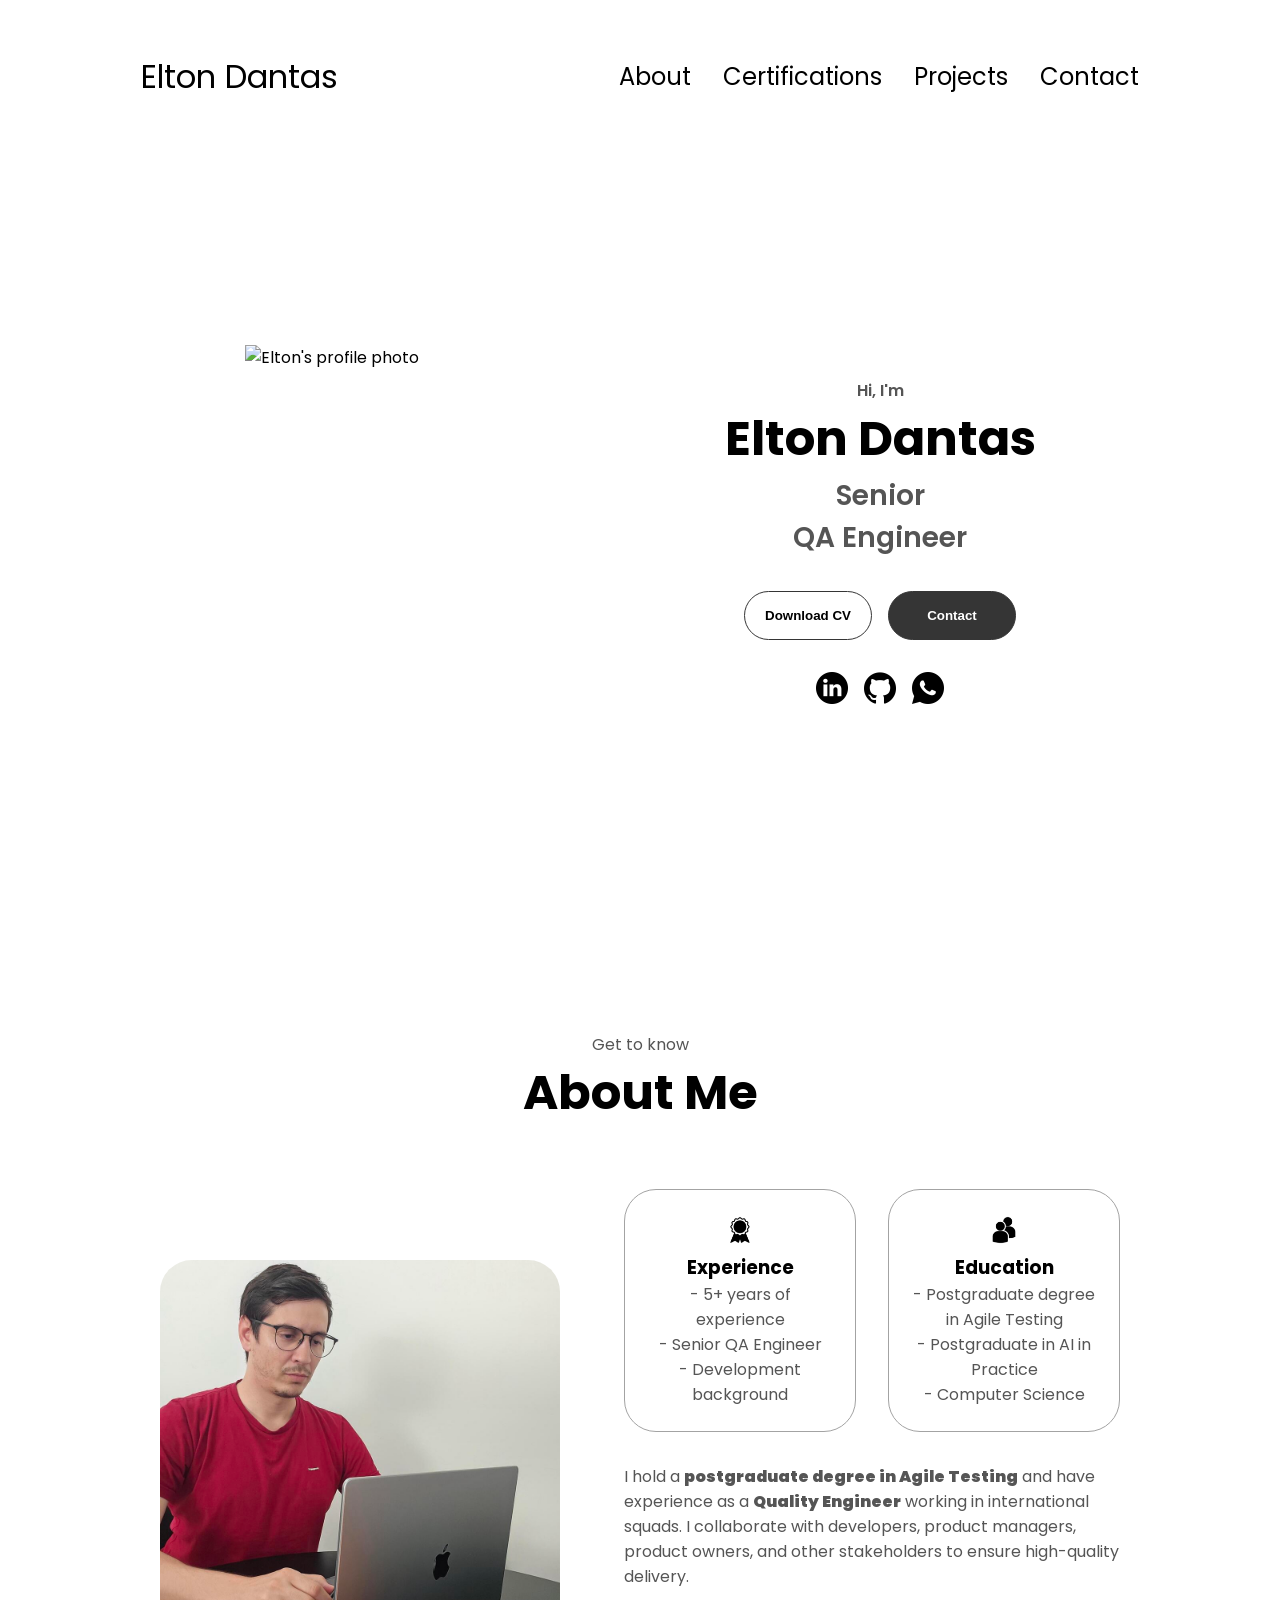
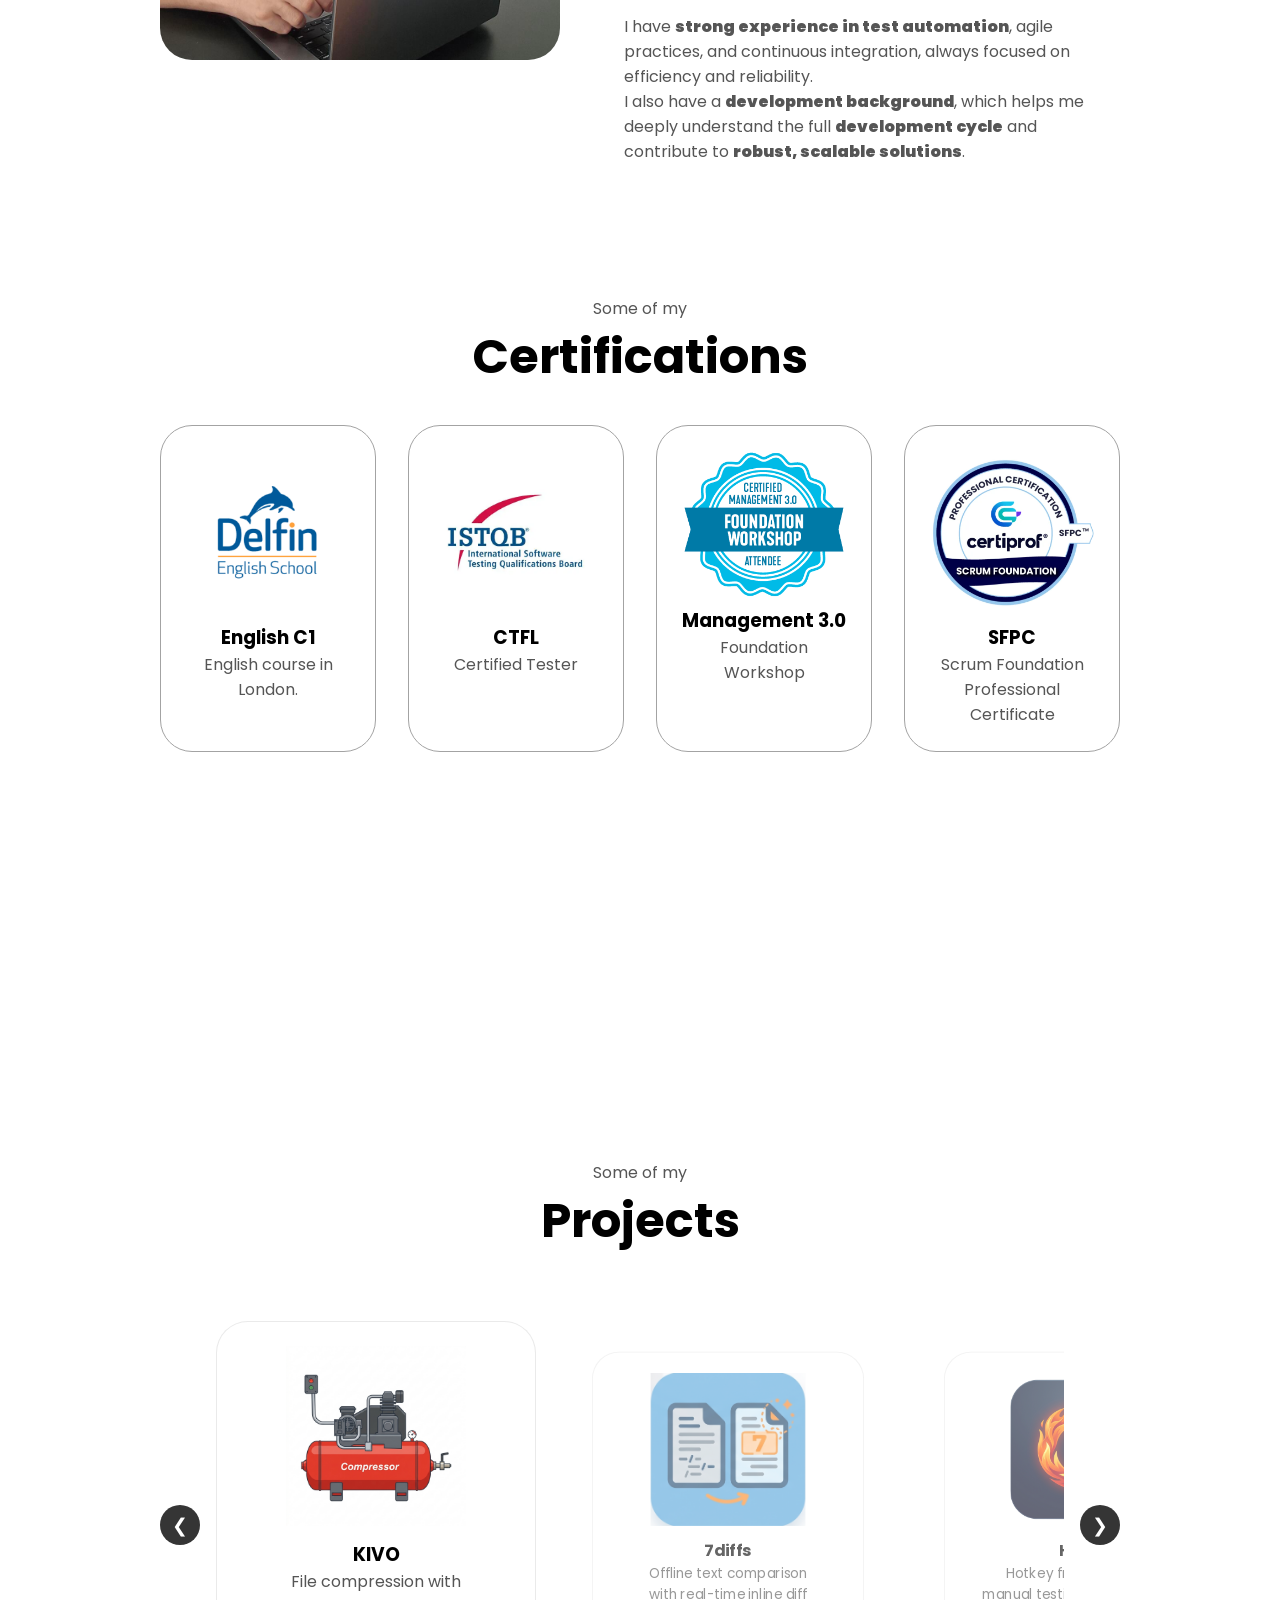
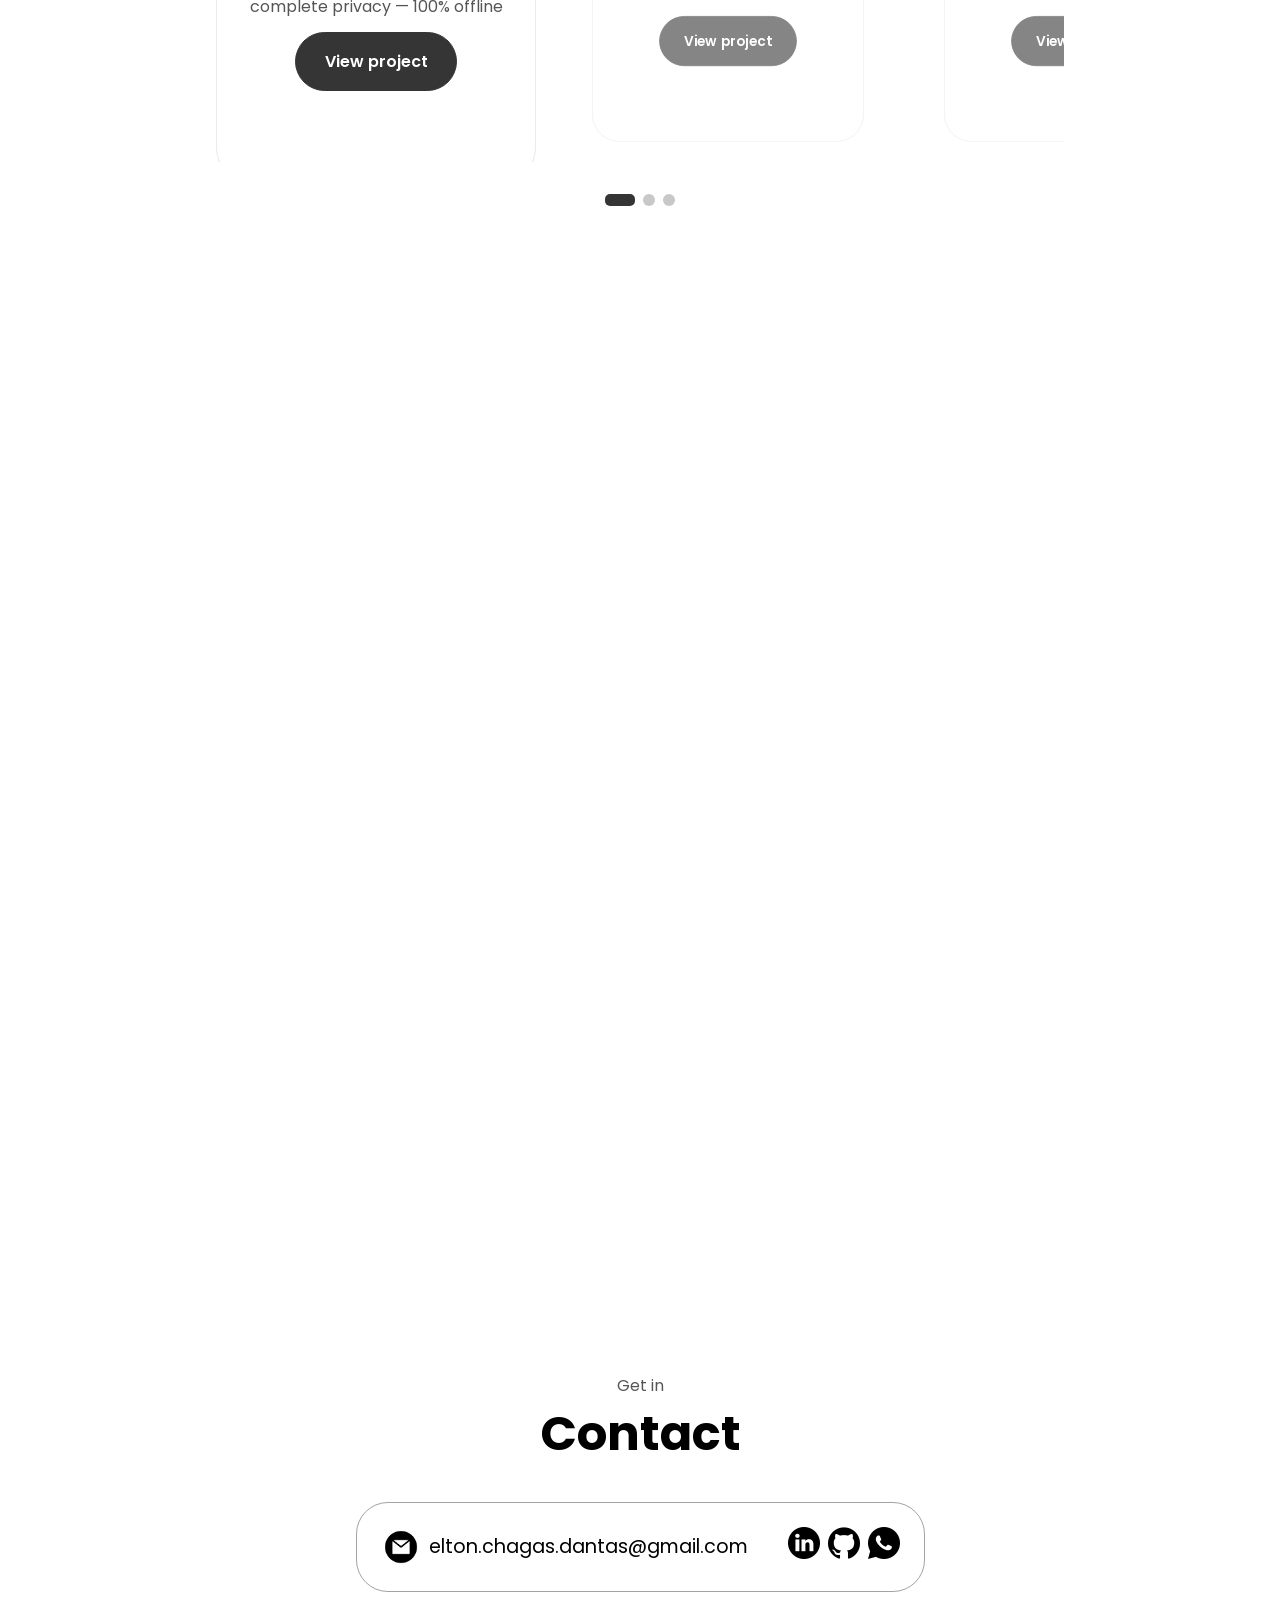
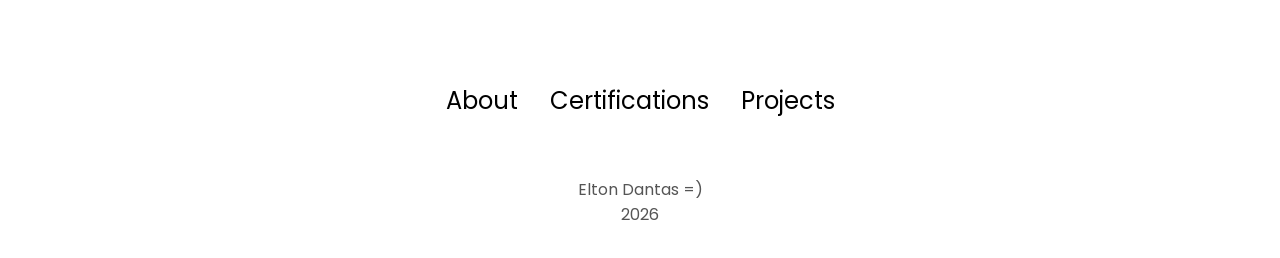
==== commit 679a64ba: "Remove proxy project" ====
--- a/index.html
+++ b/index.html
@@ -221,20 +221,6 @@
                             </p>
                             <div class="btn-container">
                                 <a href="./projects/HotQ/index.html" class="btn btn-color-1">View project</a>
-                            </div>
-                        </div>
-                    </div>
-
-                    <div class="carousel-slide">
-                        <div class="details-container">
-                            <img src="./projects/dolly-proxy/logo.png" alt="Dolly Proxy" class="project-img" />
-                            <h3>Dolly Proxy</h3>
-                            <p>
-                                HTTP/HTTPS debugging proxy —<br />
-                                free alternative to Proxyman
-                            </p>
-                            <div class="btn-container">
-                                <a href="./projects/dolly-proxy/index.html" class="btn btn-color-1">View project</a>
                             </div>
                         </div>
                     </div>
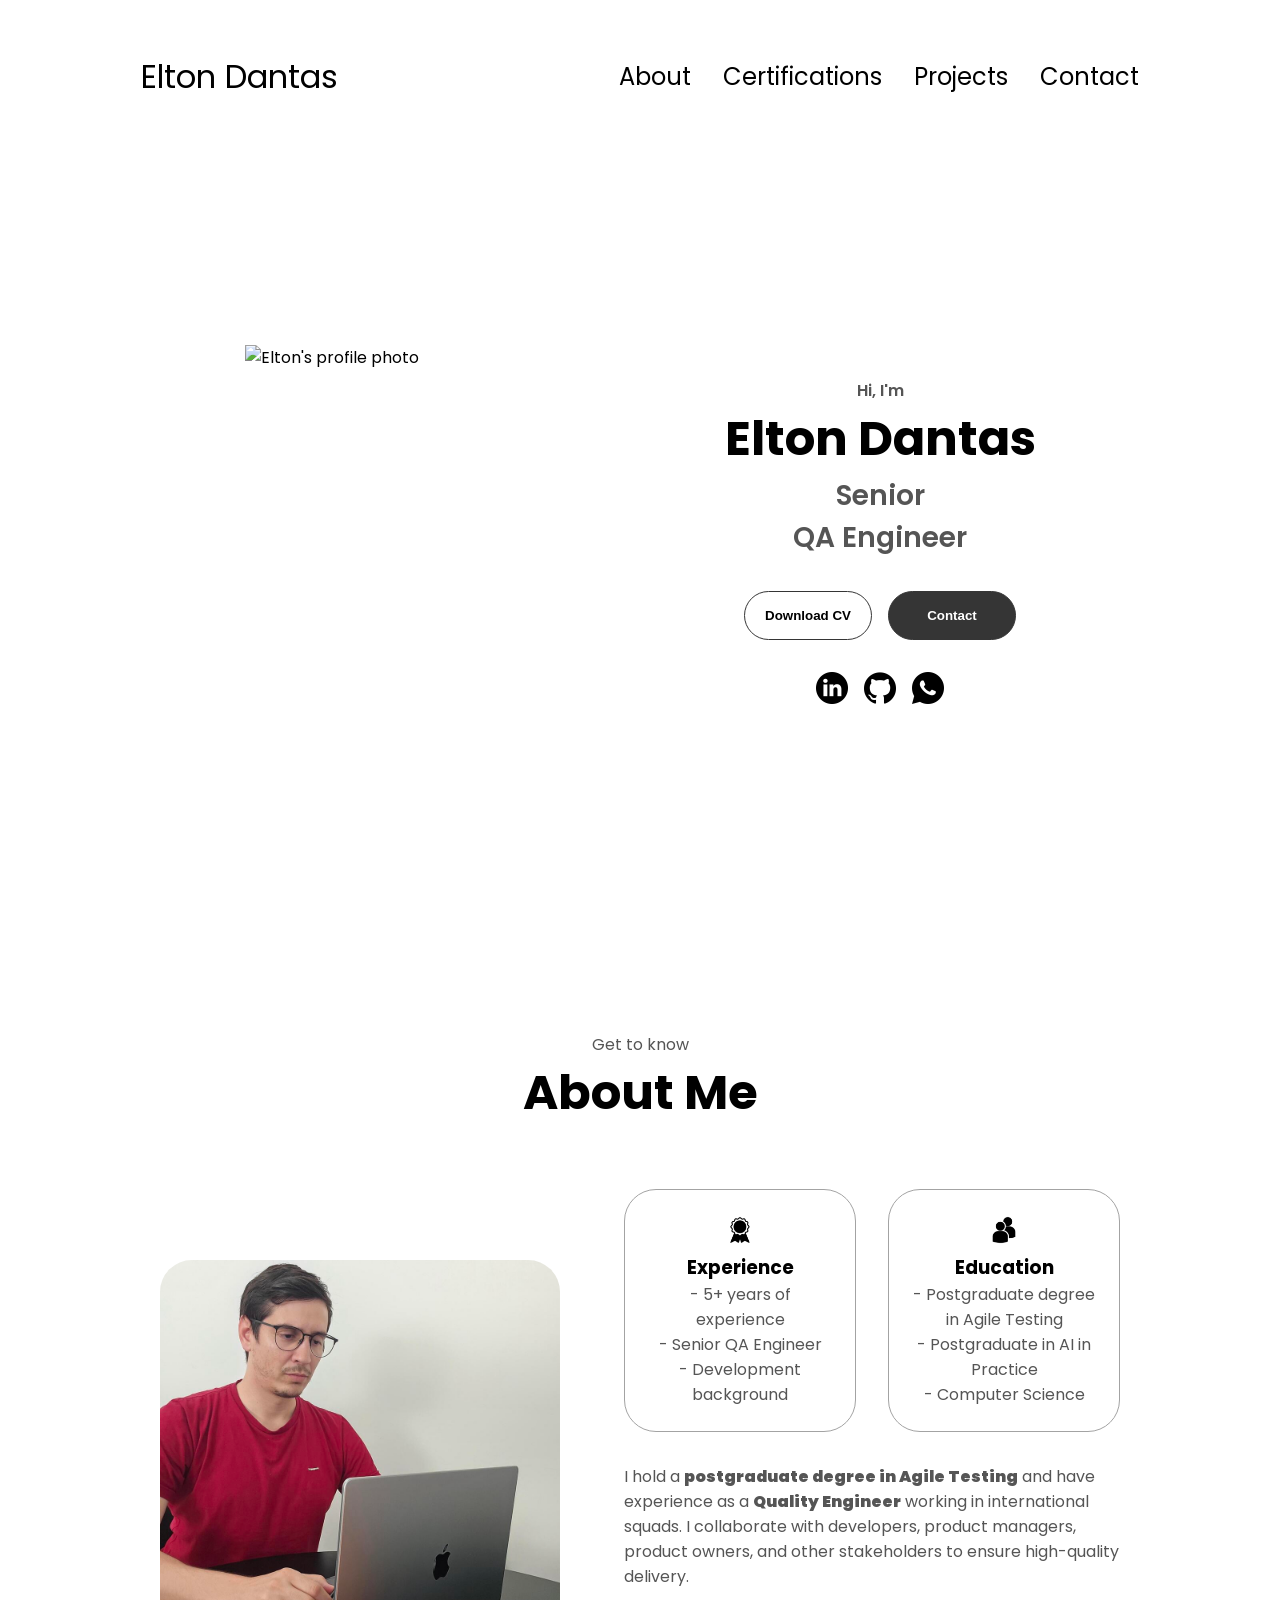
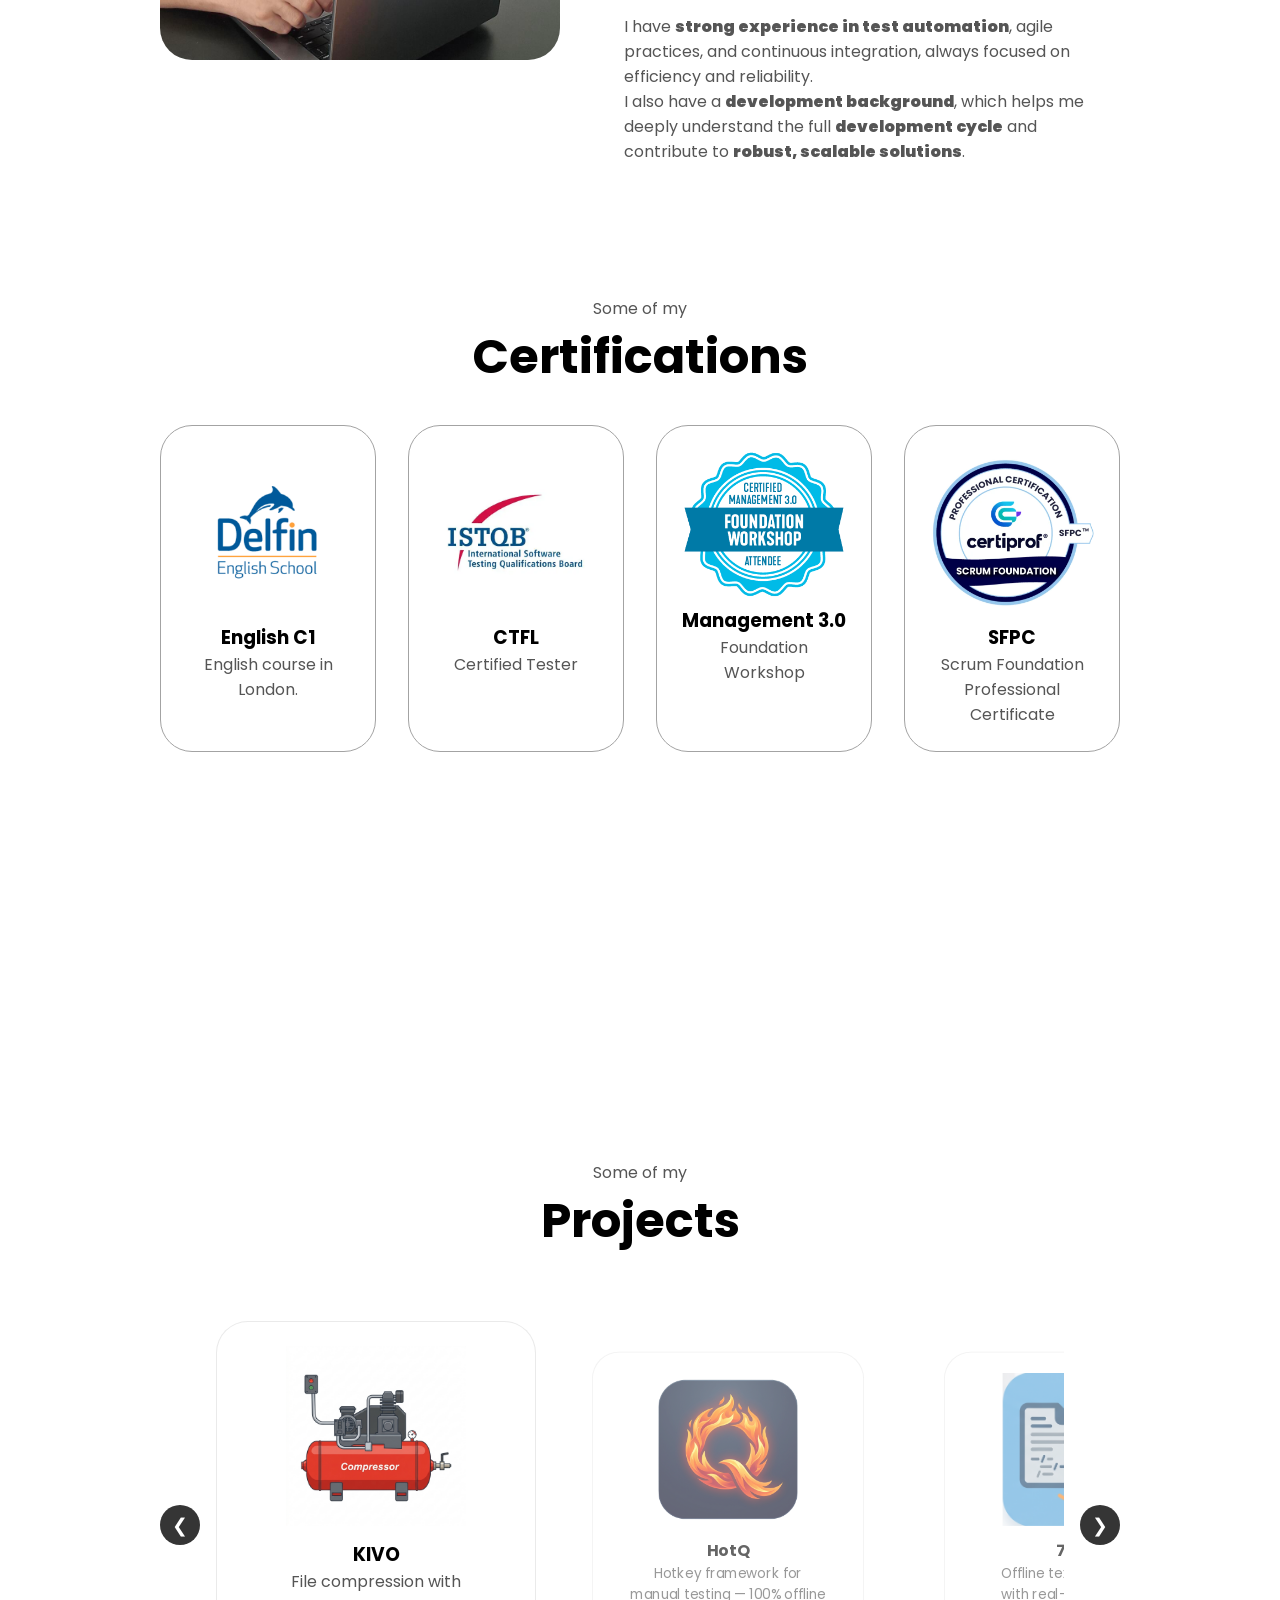
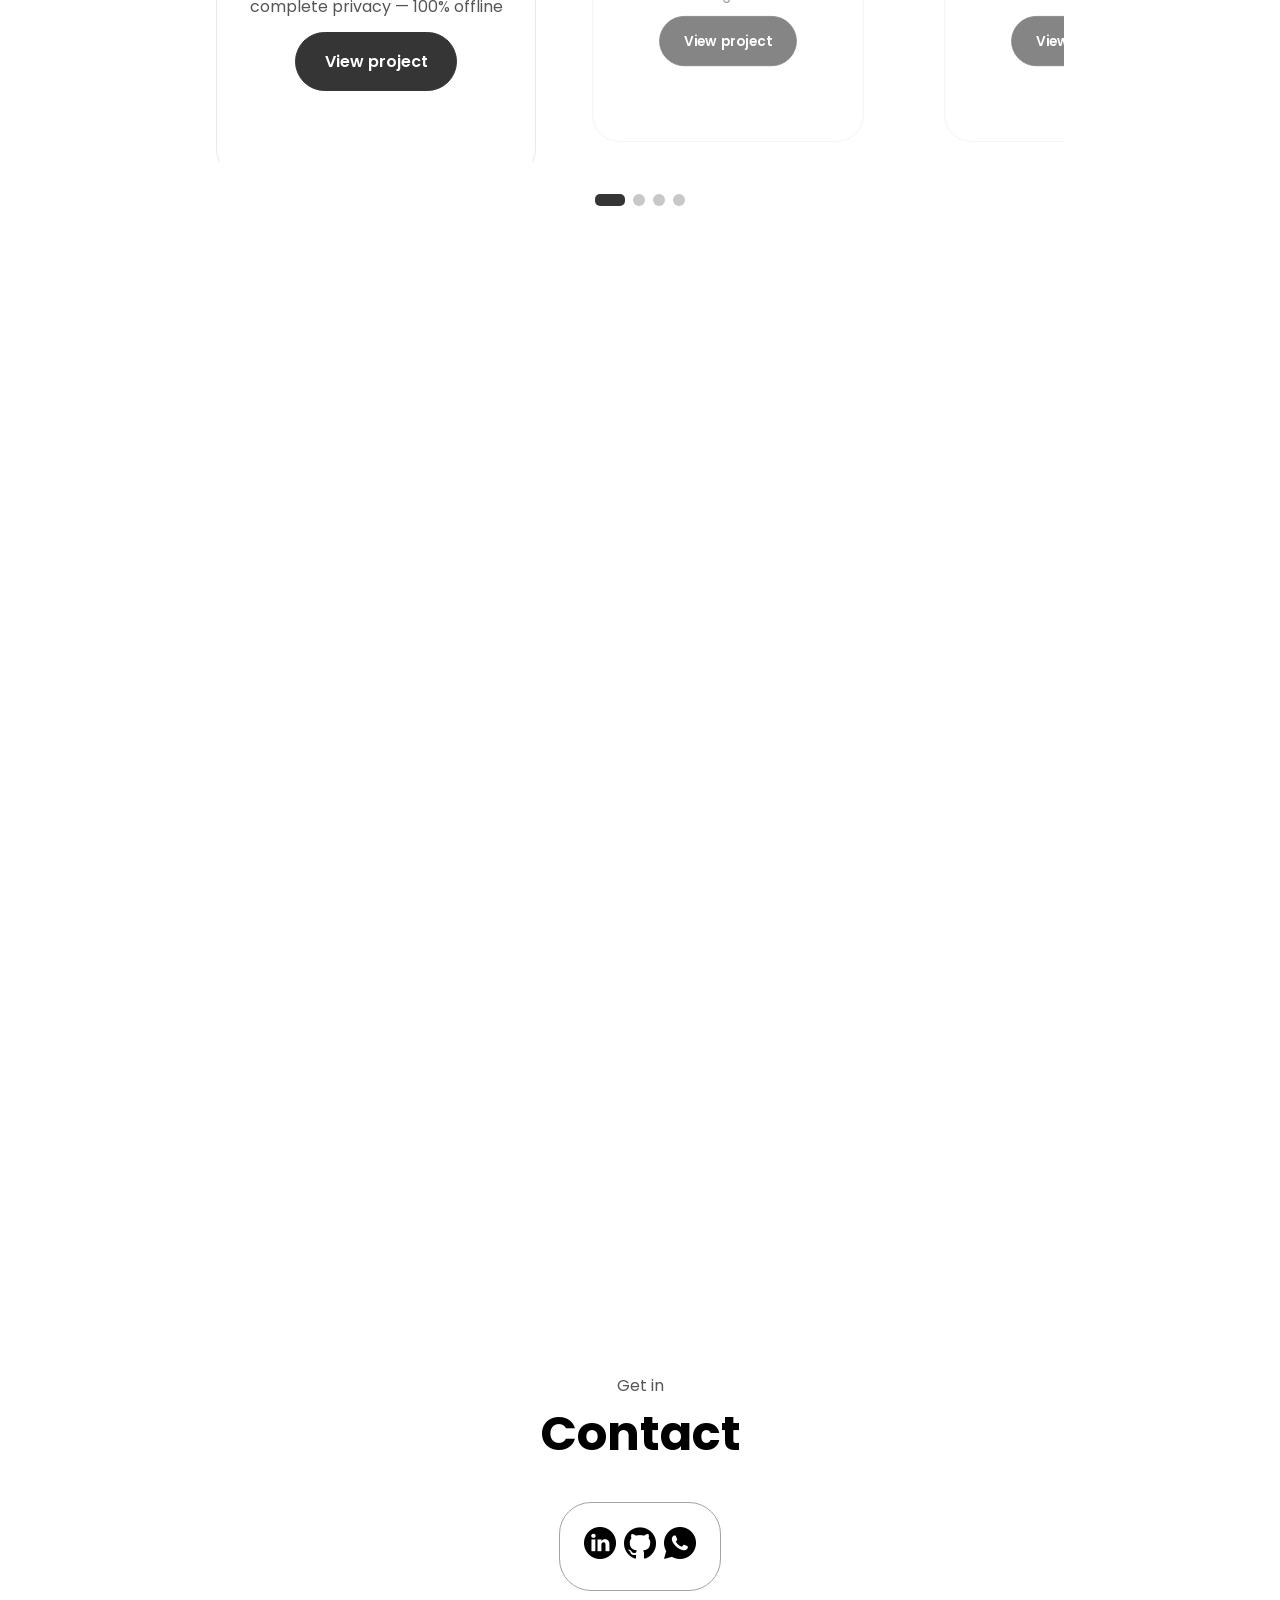
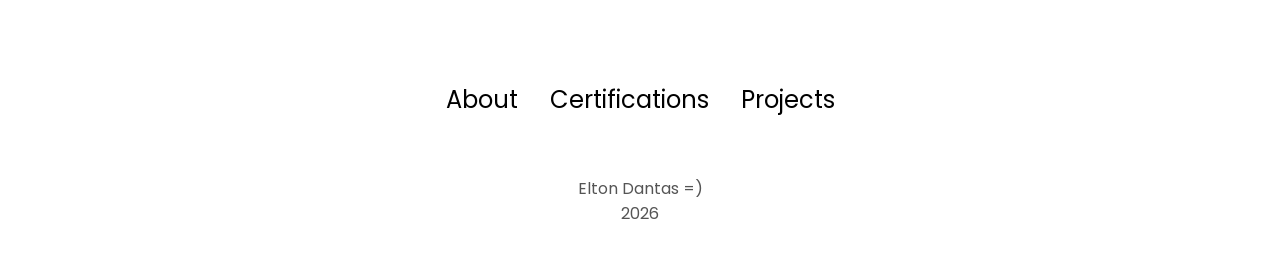
==== commit 39b667b2: "WIP - Update Projects and footer" ====
--- a/index.html
+++ b/index.html
@@ -196,6 +196,19 @@
                             </div>
                         </div>
                     </div>
+                    <div class="carousel-slide">
+                        <div class="details-container">
+                            <img src="./projects/HotQ/hotq-logo.png" alt="HotQ" class="project-img" />
+                            <h3>HotQ</h3>
+                            <p>
+                                Hotkey framework for<br />
+                                manual testing — 100% offline
+                            </p>
+                            <div class="btn-container">
+                                <a href="./projects/HotQ/index.html" class="btn btn-color-1">View project</a>
+                            </div>
+                        </div>
+                    </div>
 
                     <div class="carousel-slide">
                         <div class="details-container">
@@ -213,17 +226,18 @@
 
                     <div class="carousel-slide">
                         <div class="details-container">
-                            <img src="./projects/HotQ/hotq-logo.png" alt="HotQ" class="project-img" />
-                            <h3>HotQ</h3>
+                            <img src="./projects/HotQ/hotq-logo" alt="HotQ" class="project-img" />
+                            <h3>Compriceon</h3>
                             <p>
-                                Hotkey framework for<br />
-                                manual testing — 100% offline
+                                Calculate and compare<br />
+                                the unit price of items
                             </p>
                             <div class="btn-container">
                                 <a href="./projects/HotQ/index.html" class="btn btn-color-1">View project</a>
                             </div>
                         </div>
                     </div>
+
                 </div>
             </div>
 
@@ -266,13 +280,7 @@
         <p class="section__text__p1">Get in</p>
         <h1 class="title">Contact</h1>
         <div class="contact-info-upper-container">
-            <div class="contact-info-container">
-                <img src="./assets/email.png" alt="Email icon" class="icon contact-icon email-icon" />
-                <p>
-                    <a href="mailto:elton.chagas.dantas@gmail.com" target="_blank">elton.chagas.dantas@gmail.com</a>
-                </p>
-                <br />
-            </div>
+
             <div class="contact-info-container">
                 <a href="https://www.linkedin.com/in/eltonccdantas/" target="_blank">
                     <img src="./assets/linkedin.png" alt="My LinkedIn profile" class="icon" />
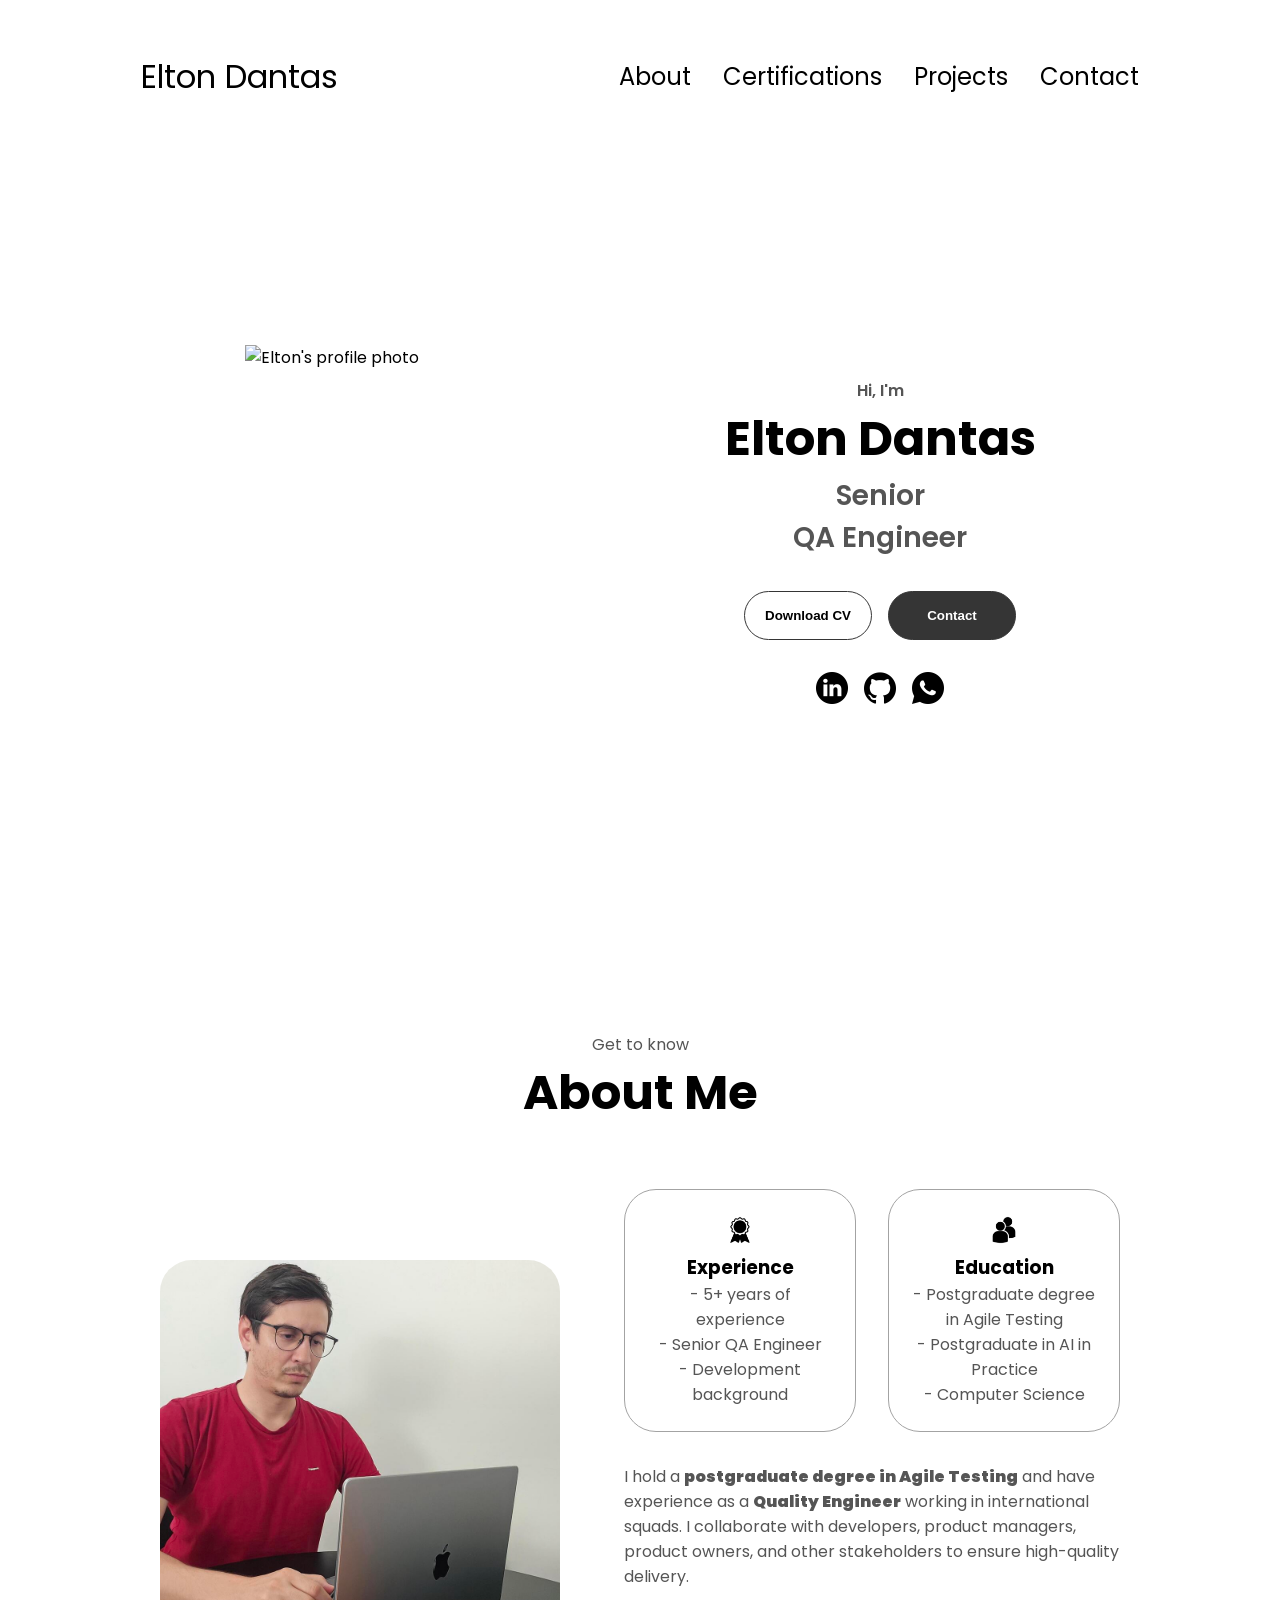
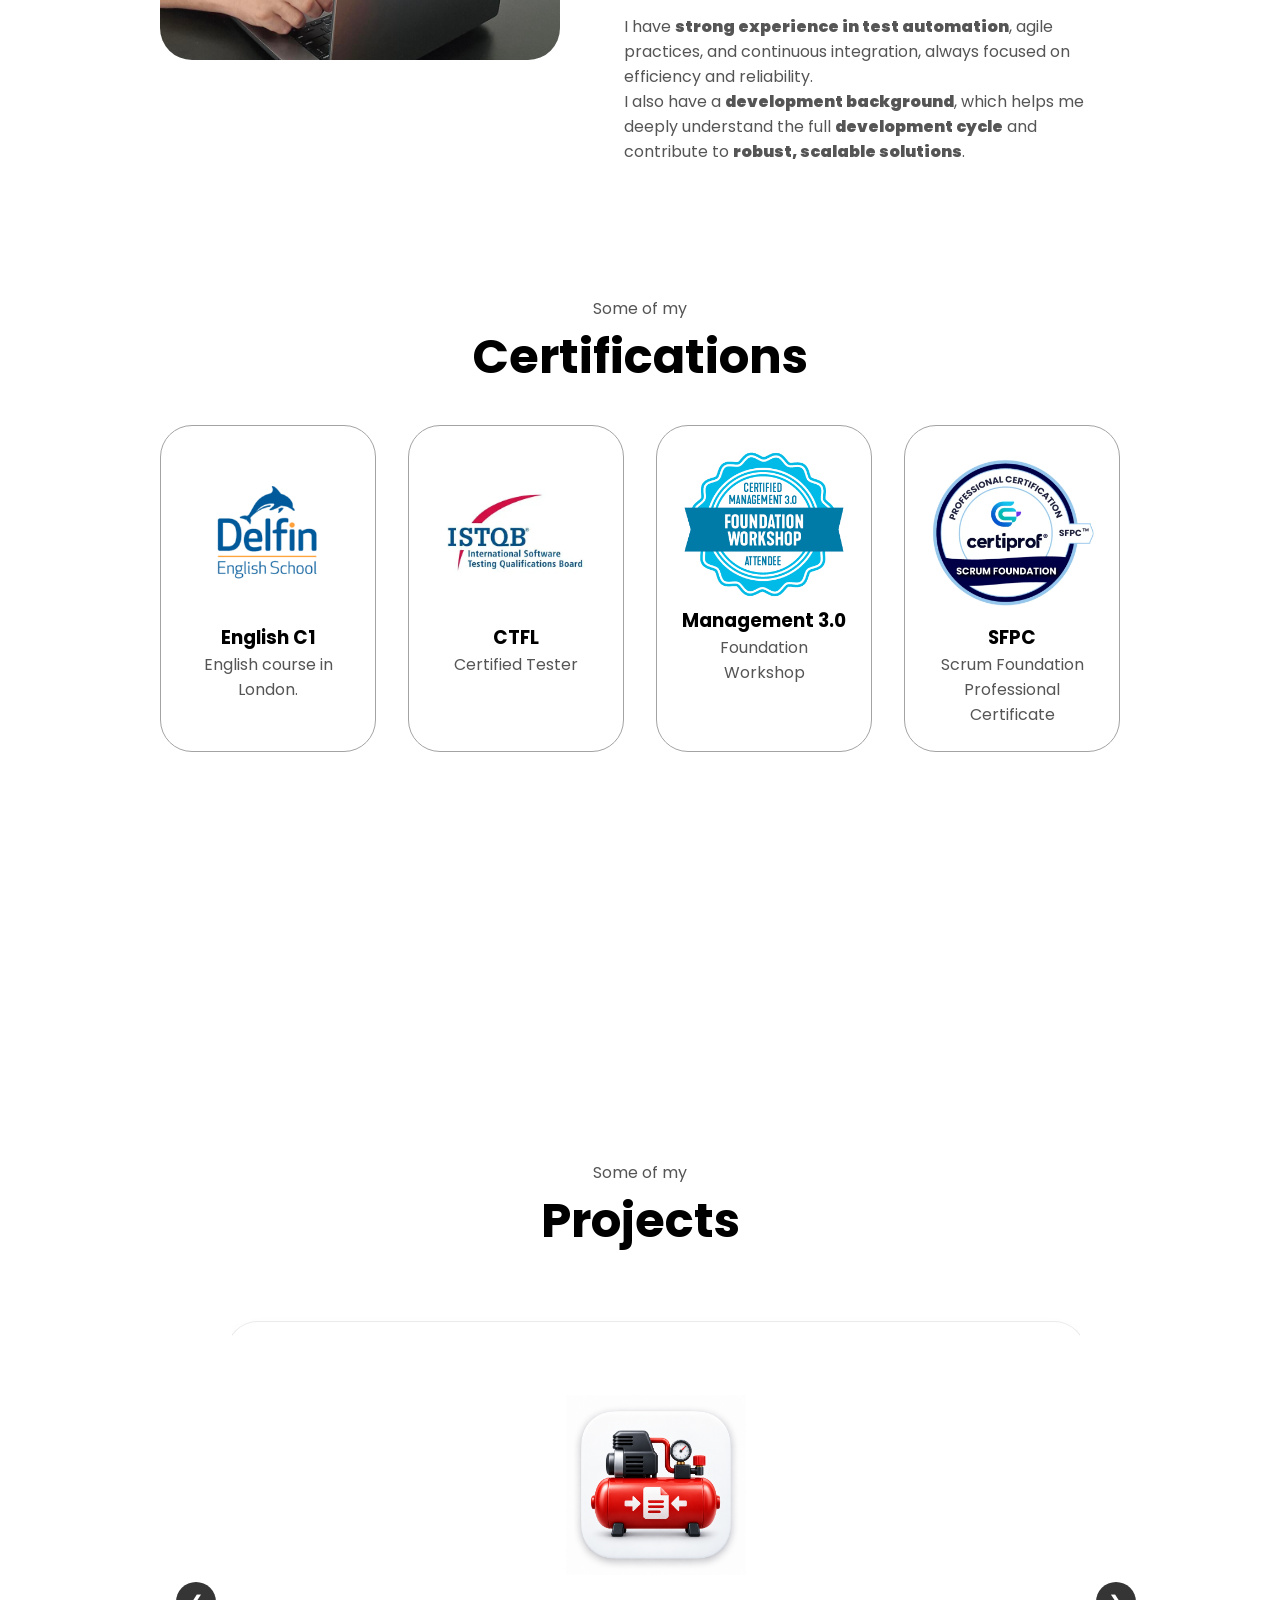
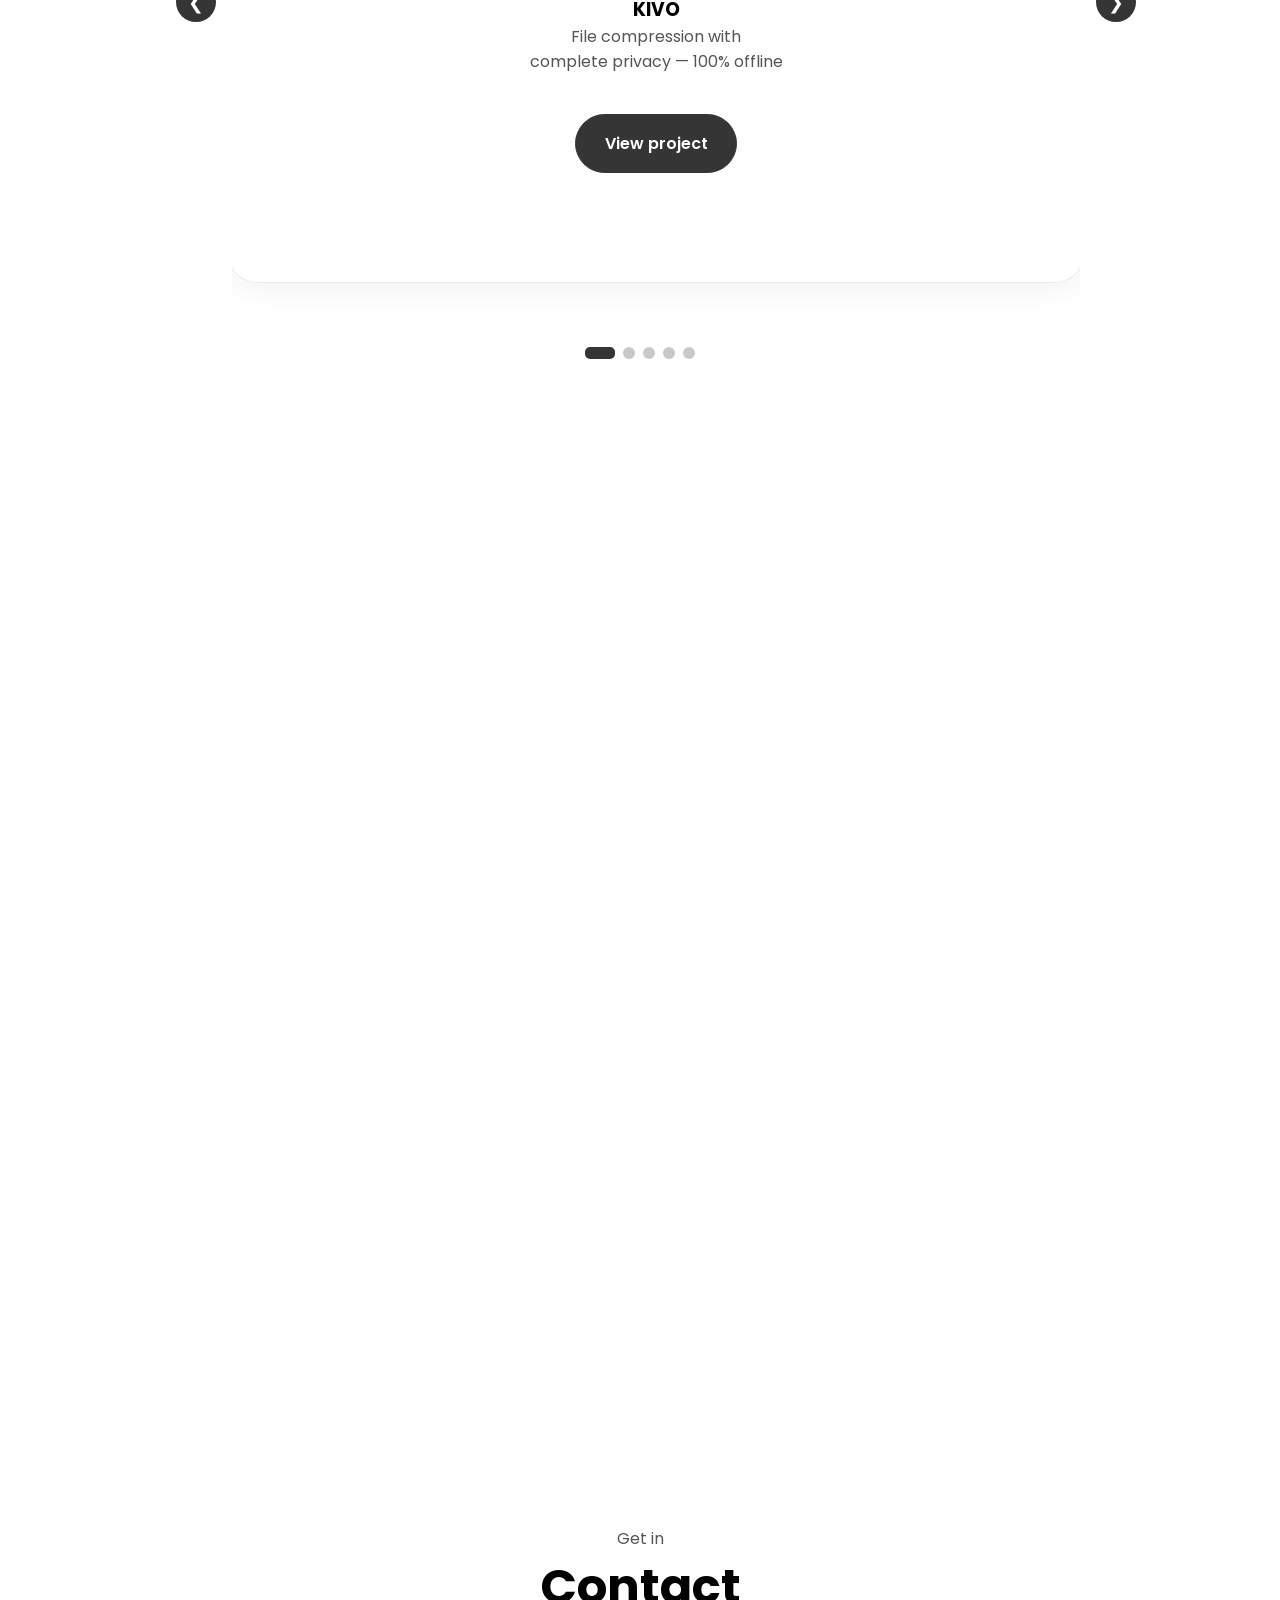
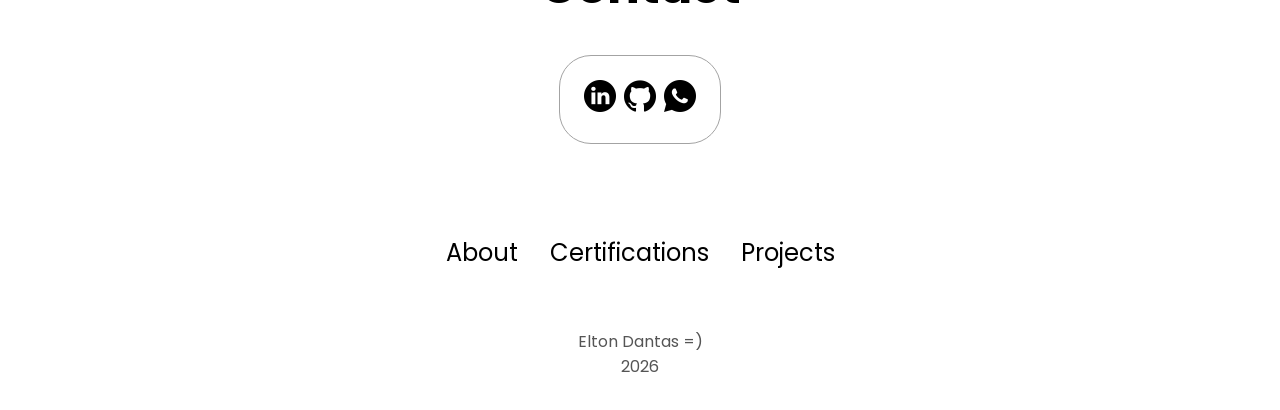
==== commit 9152abfa: "Update Logos" ====
--- a/index.html
+++ b/index.html
@@ -198,7 +198,7 @@
                     </div>
                     <div class="carousel-slide">
                         <div class="details-container">
-                            <img src="./projects/HotQ/hotq-logo.png" alt="HotQ" class="project-img" />
+                            <img src="./projects/HotQ/logo.png" alt="HotQ" class="project-img" />
                             <h3>HotQ</h3>
                             <p>
                                 Hotkey framework for<br />
@@ -226,14 +226,28 @@
 
                     <div class="carousel-slide">
                         <div class="details-container">
-                            <img src="./projects/HotQ/hotq-logo" alt="HotQ" class="project-img" />
+                            <img src="./projects/compriceon/logo.png" alt="Compriceon" class="project-img" />
                             <h3>Compriceon</h3>
                             <p>
                                 Calculate and compare<br />
                                 the unit price of items
                             </p>
                             <div class="btn-container">
-                                <a href="./projects/HotQ/index.html" class="btn btn-color-1">View project</a>
+                                <a href="./projects/Compriceon/index.html" class="btn btn-color-1">View project</a>
+                            </div>
+                        </div>
+                    </div>
+
+                    <div class="carousel-slide">
+                        <div class="details-container">
+                            <img src="./projects/dolly-proxy/logo.png" alt="DollyProxy" class="project-img" />
+                            <h3>DollyProxy</h3>
+                            <p>
+                                Free alternative to<br />
+                                Proxyman or Charles
+                            </p>
+                            <div class="btn-container">
+                                <a href="./projects/DollyProxy/index.html" class="btn btn-color-1">View project</a>
                             </div>
                         </div>
                     </div>
--- a/style.css
+++ b/style.css
@@ -447,55 +447,59 @@
 .projects-carousel-container {
     display: flex;
     align-items: center;
+    justify-content: center;
     gap: 1rem;
-    margin: 2rem 0;
+    width: min(100%, 1200px);
+    margin: 2rem auto;
+    padding: 0 1rem;
 }
 
 .carousel-wrapper {
-    overflow-x: scroll;
-    overflow-y: hidden;
-    scroll-behavior: smooth;
-    scroll-snap-type: x mandatory;
+    overflow: hidden;
     display: flex;
     flex: 1;
-    width: 100%;
+    width: min(72vw, 860px);
+    max-width: 860px;
+    margin: 0 auto;
     padding: 2rem 0;
-    scrollbar-width: none;
-}
-
-.carousel-wrapper::-webkit-scrollbar {
-    display: none;
+    position: relative;
 }
 
 .carousel-track {
     display: flex;
-    gap: 2rem;
-    padding: 0;
-    width: fit-content;
+    align-items: stretch;
+    gap: 1rem;
+    width: max-content;
+    transition: transform 350ms ease;
+    will-change: transform;
 }
 
 .carousel-slide {
-    min-width: 350px;
-    flex-shrink: 0;
-    scroll-snap-align: center;
-    opacity: 0.6;
-    scale: 0.85;
-    transition: opacity 0.3s ease, scale 0.3s ease;
+    flex: 0 0 100%;
+    width: min(72vw, 860px);
+    max-width: 860px;
+    min-width: 0;
+    margin: 0 auto;
+    opacity: 0.65;
+    transform: scale(0.97);
+    transition: opacity 0.3s ease, transform 0.3s ease;
 }
 
 .carousel-slide.center {
     opacity: 1;
-    scale: 1;
+    transform: scale(1);
 }
 
 .carousel-slide .details-container {
     border: 1px solid rgba(53, 53, 53, 0.1);
-    padding: 1.5rem;
+    padding: 2rem 2rem 1.75rem;
     border-radius: 2rem;
-    background: white;
+    background: rgba(255, 255, 255, 0.9);
     display: flex;
     flex-direction: column;
-    height: 100%;
+    justify-content: center;
+    min-height: 500px;
+    box-shadow: 0 12px 26px rgba(0, 0, 0, 0.04);
 }
 
 .carousel-btn {
@@ -553,8 +557,11 @@
 .project-img {
     border-radius: 2rem;
     width: 100%;
+    max-width: 68%;
     height: auto;
-    padding-bottom: 5%;
+    margin: 0 auto 1.25rem;
+    padding-bottom: 0;
+    display: block;
 }
 
 #projects .details-container {
--- a/mediaqueries.css
+++ b/mediaqueries.css
@@ -13,14 +13,39 @@
         height: fit-content;
     }
 
-    .carousel-slide {
-        min-width: 320px;
-    }
-
     .carousel-btn {
         width: 40px;
         height: 40px;
         font-size: 1.2rem;
+    }
+}
+
+@media screen and (min-width: 768px) {
+    .projects-carousel-container {
+        width: min(100%, 1200px);
+    }
+
+    .carousel-wrapper {
+        width: min(72vw, 860px);
+    }
+
+    .carousel-slide {
+        width: min(72vw, 860px);
+    }
+}
+
+@media screen and (max-width: 767px) {
+    .projects-carousel-container {
+        width: min(100%, 100%);
+        padding: 0 0.5rem;
+    }
+
+    .carousel-wrapper {
+        width: min(92vw, 100%);
+    }
+
+    .carousel-slide {
+        width: min(92vw, 100%);
     }
 }
 
@@ -72,10 +97,6 @@
 
     #projects .details-container {
         flex: 0 1 calc(50% - 1rem);
-    }
-
-    .carousel-slide {
-        min-width: 90vw;
     }
 
     .carousel-btn {
@@ -159,8 +180,4 @@
     #projects .details-container {
         flex: 0 1 100%;
     }
-
-    .carousel-slide {
-        min-width: 90vw;
-    }
 }
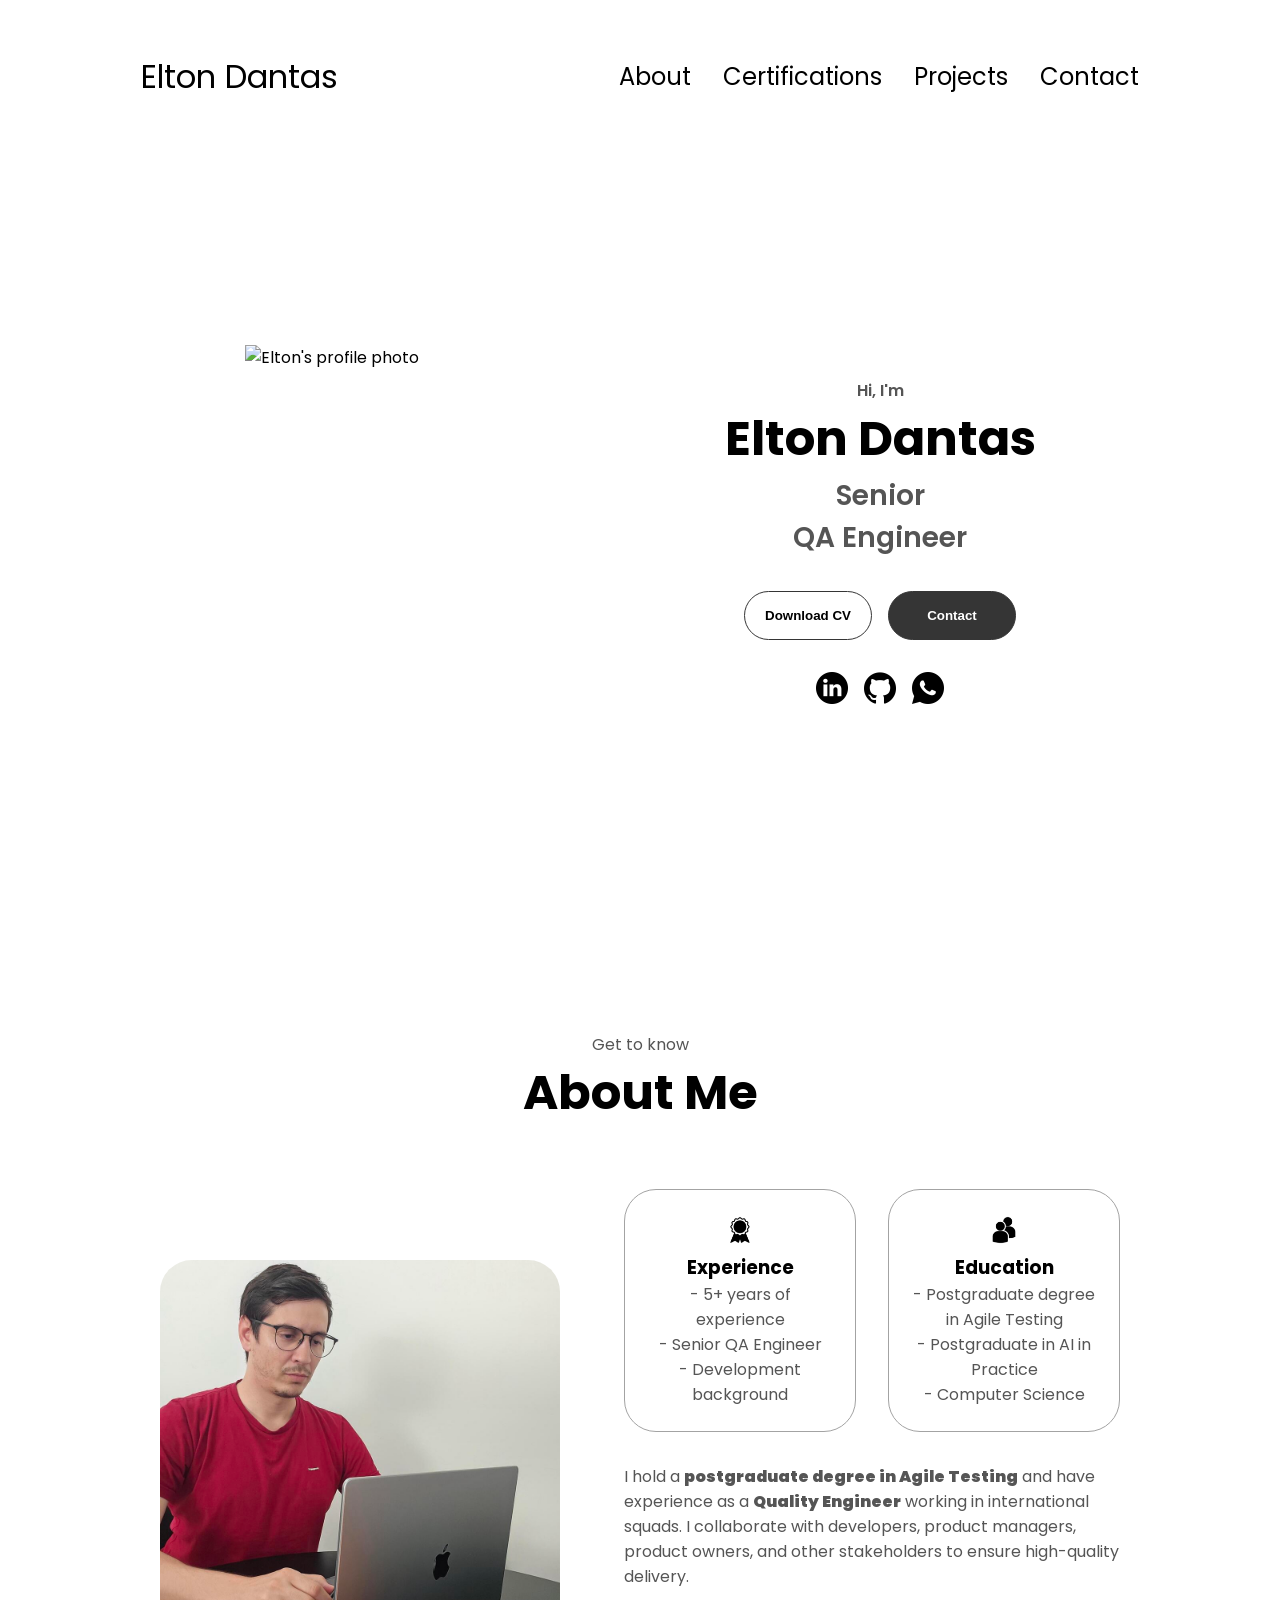
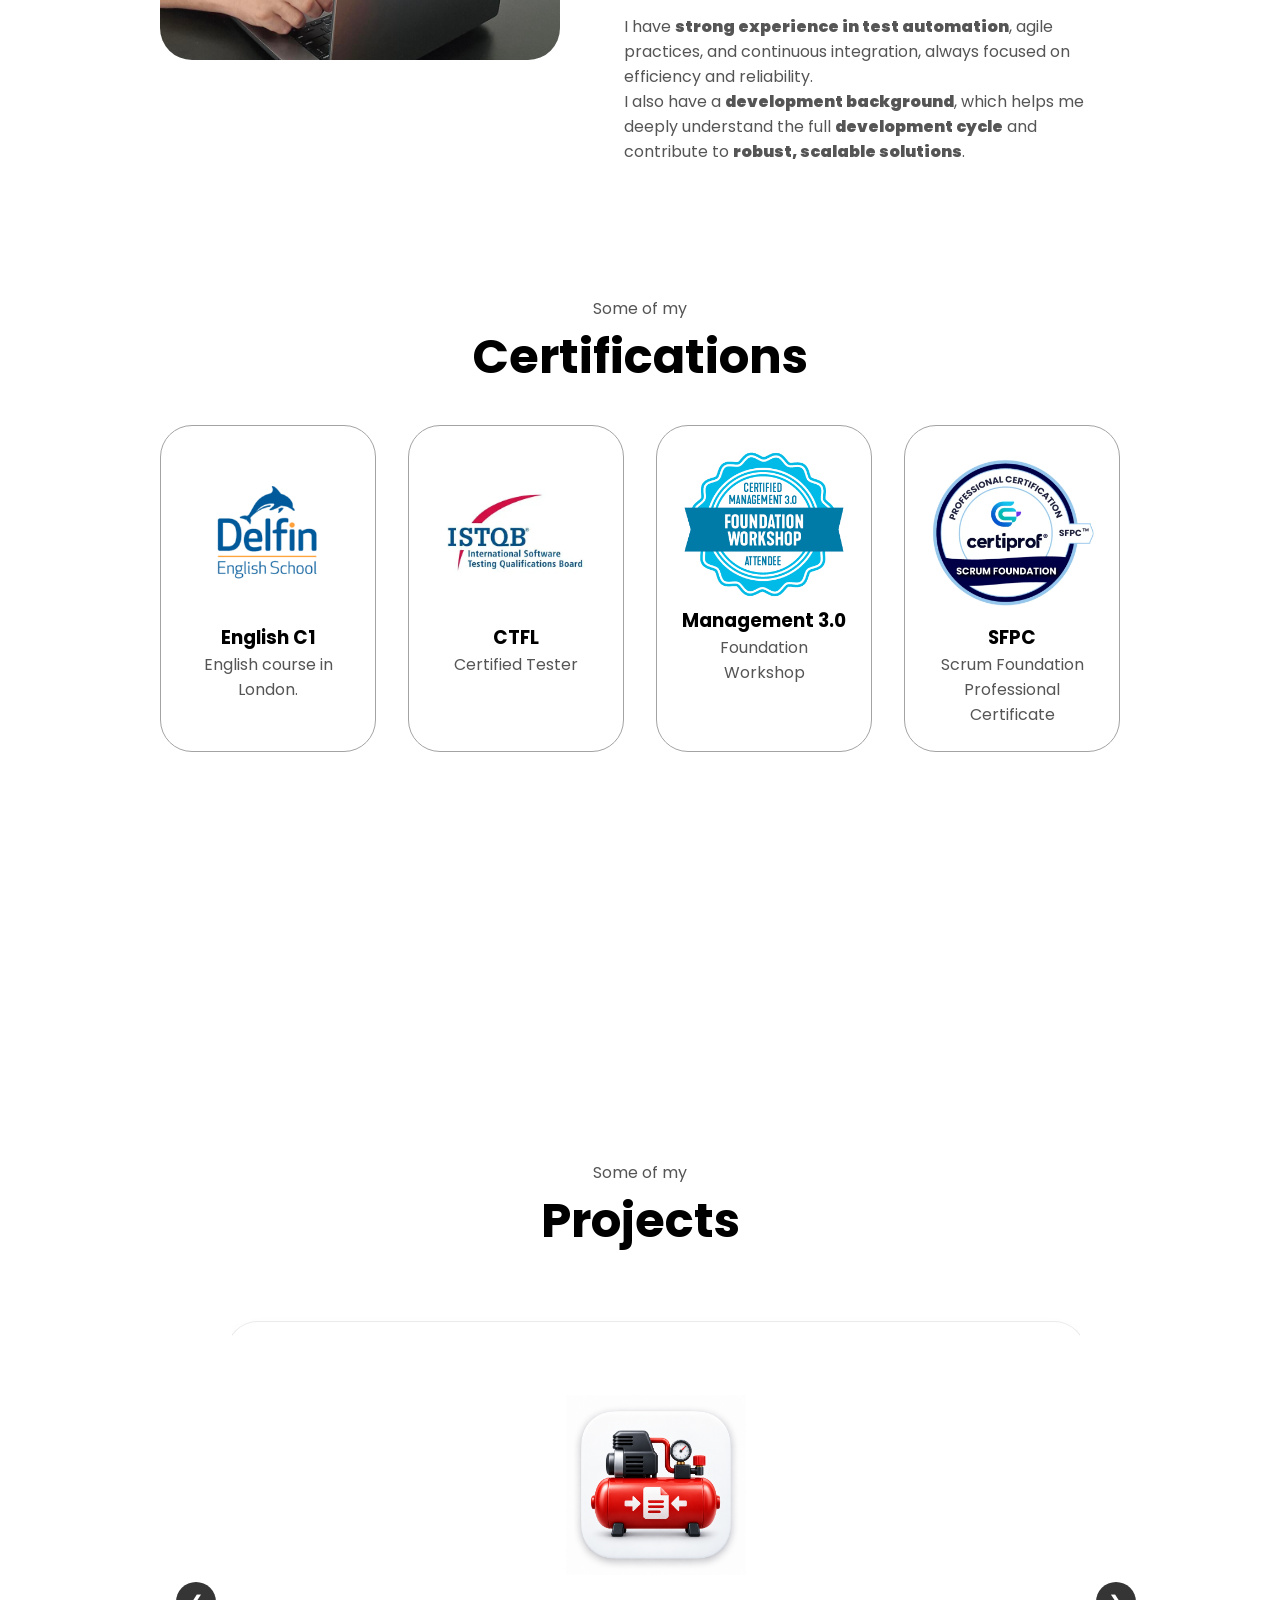
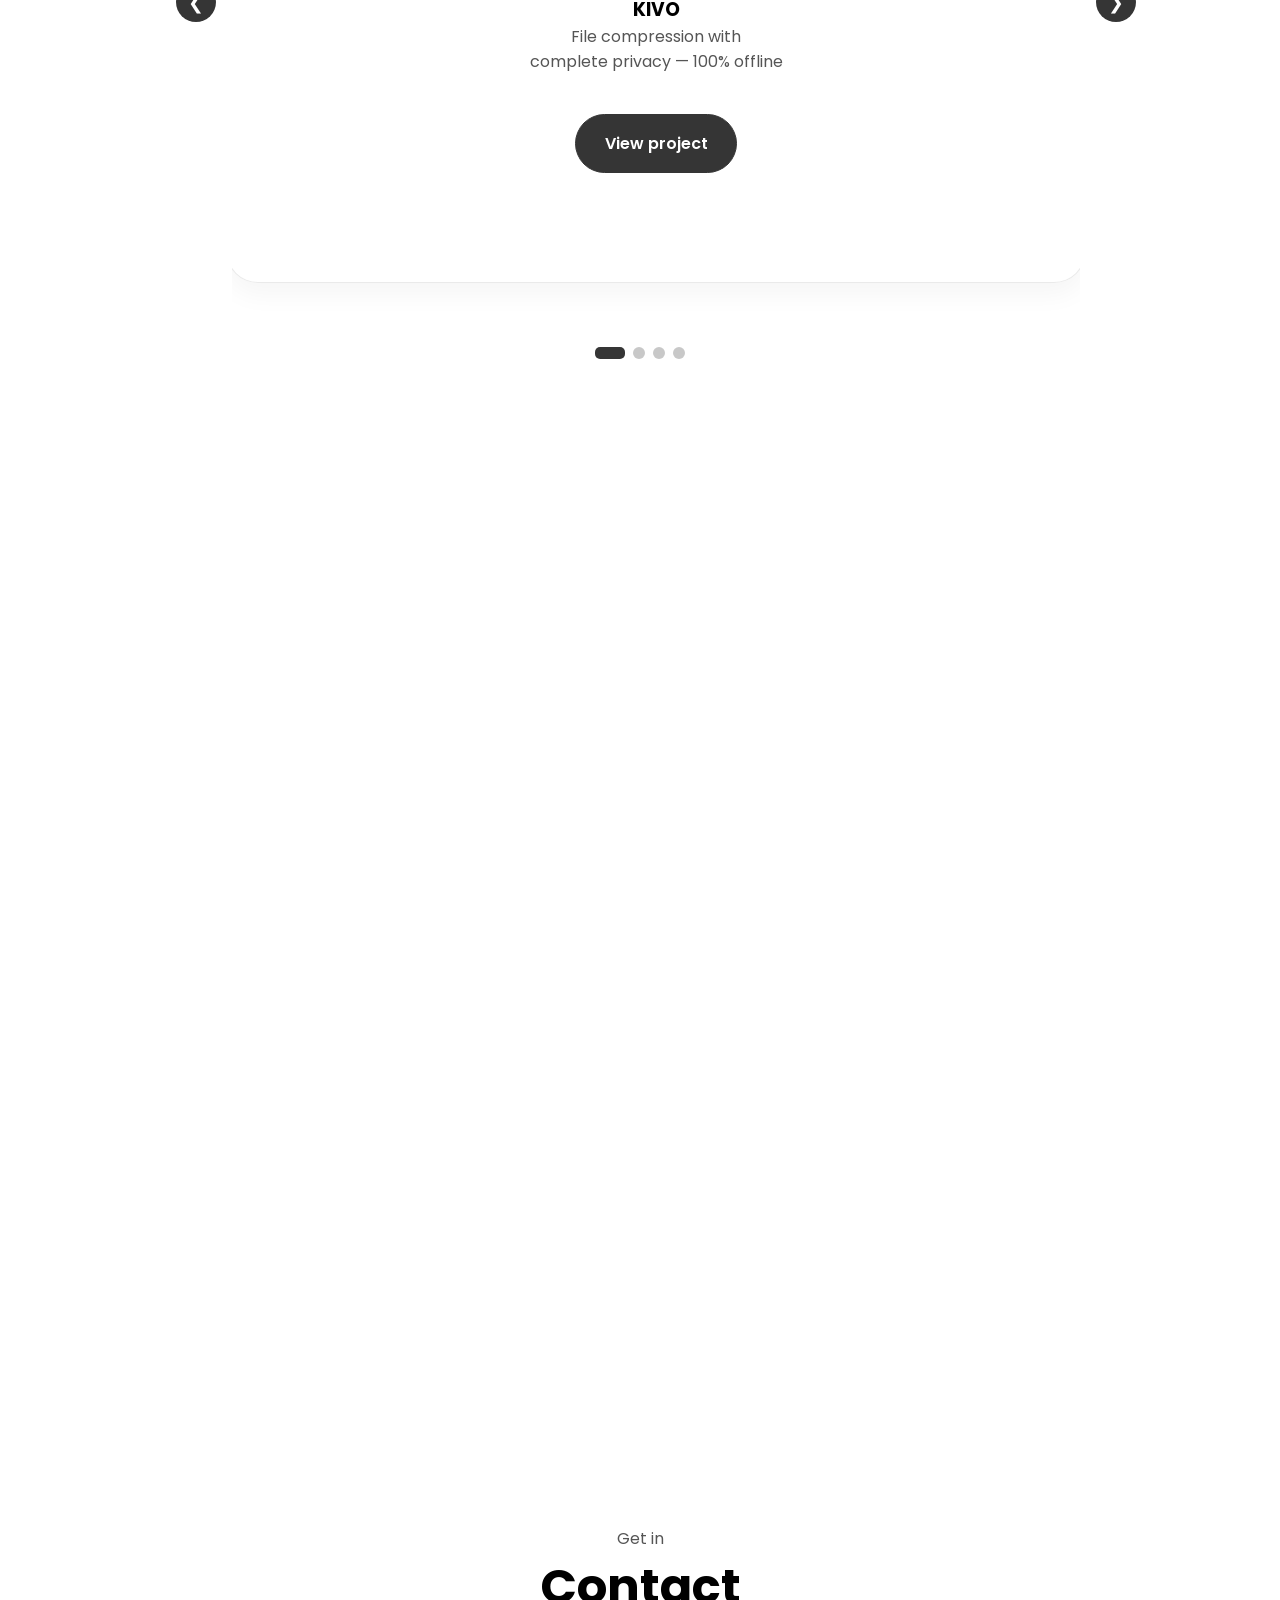
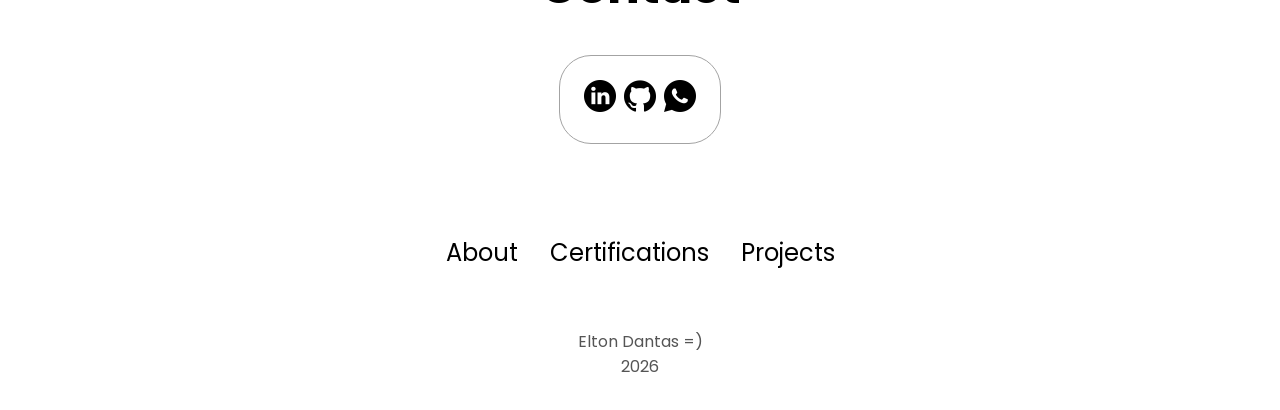
==== commit c5d355ba: "Update Dolly Proxy path" ====
--- a/index.html
+++ b/index.html
@@ -196,6 +196,7 @@
                             </div>
                         </div>
                     </div>
+                    <!--KIVO-->
                     <div class="carousel-slide">
                         <div class="details-container">
                             <img src="./projects/HotQ/logo.png" alt="HotQ" class="project-img" />
@@ -209,7 +210,7 @@
                             </div>
                         </div>
                     </div>
-
+                    <!--HotQ-->
                     <div class="carousel-slide">
                         <div class="details-container">
                             <img src="./projects/7diffs/7diffs.png" alt="7diffs" class="project-img" />
@@ -223,21 +224,7 @@
                             </div>
                         </div>
                     </div>
-
-                    <div class="carousel-slide">
-                        <div class="details-container">
-                            <img src="./projects/compriceon/logo.png" alt="Compriceon" class="project-img" />
-                            <h3>Compriceon</h3>
-                            <p>
-                                Calculate and compare<br />
-                                the unit price of items
-                            </p>
-                            <div class="btn-container">
-                                <a href="./projects/Compriceon/index.html" class="btn btn-color-1">View project</a>
-                            </div>
-                        </div>
-                    </div>
-
+                    <!--7diffs-->
                     <div class="carousel-slide">
                         <div class="details-container">
                             <img src="./projects/dolly-proxy/logo.png" alt="DollyProxy" class="project-img" />
@@ -247,10 +234,11 @@
                                 Proxyman or Charles
                             </p>
                             <div class="btn-container">
-                                <a href="./projects/DollyProxy/index.html" class="btn btn-color-1">View project</a>
+                                <a href="./projects/dolly-proxy/index.html" class="btn btn-color-1">View project</a>
                             </div>
                         </div>
                     </div>
+                    <!--DollyProxy-->
 
                 </div>
             </div>
